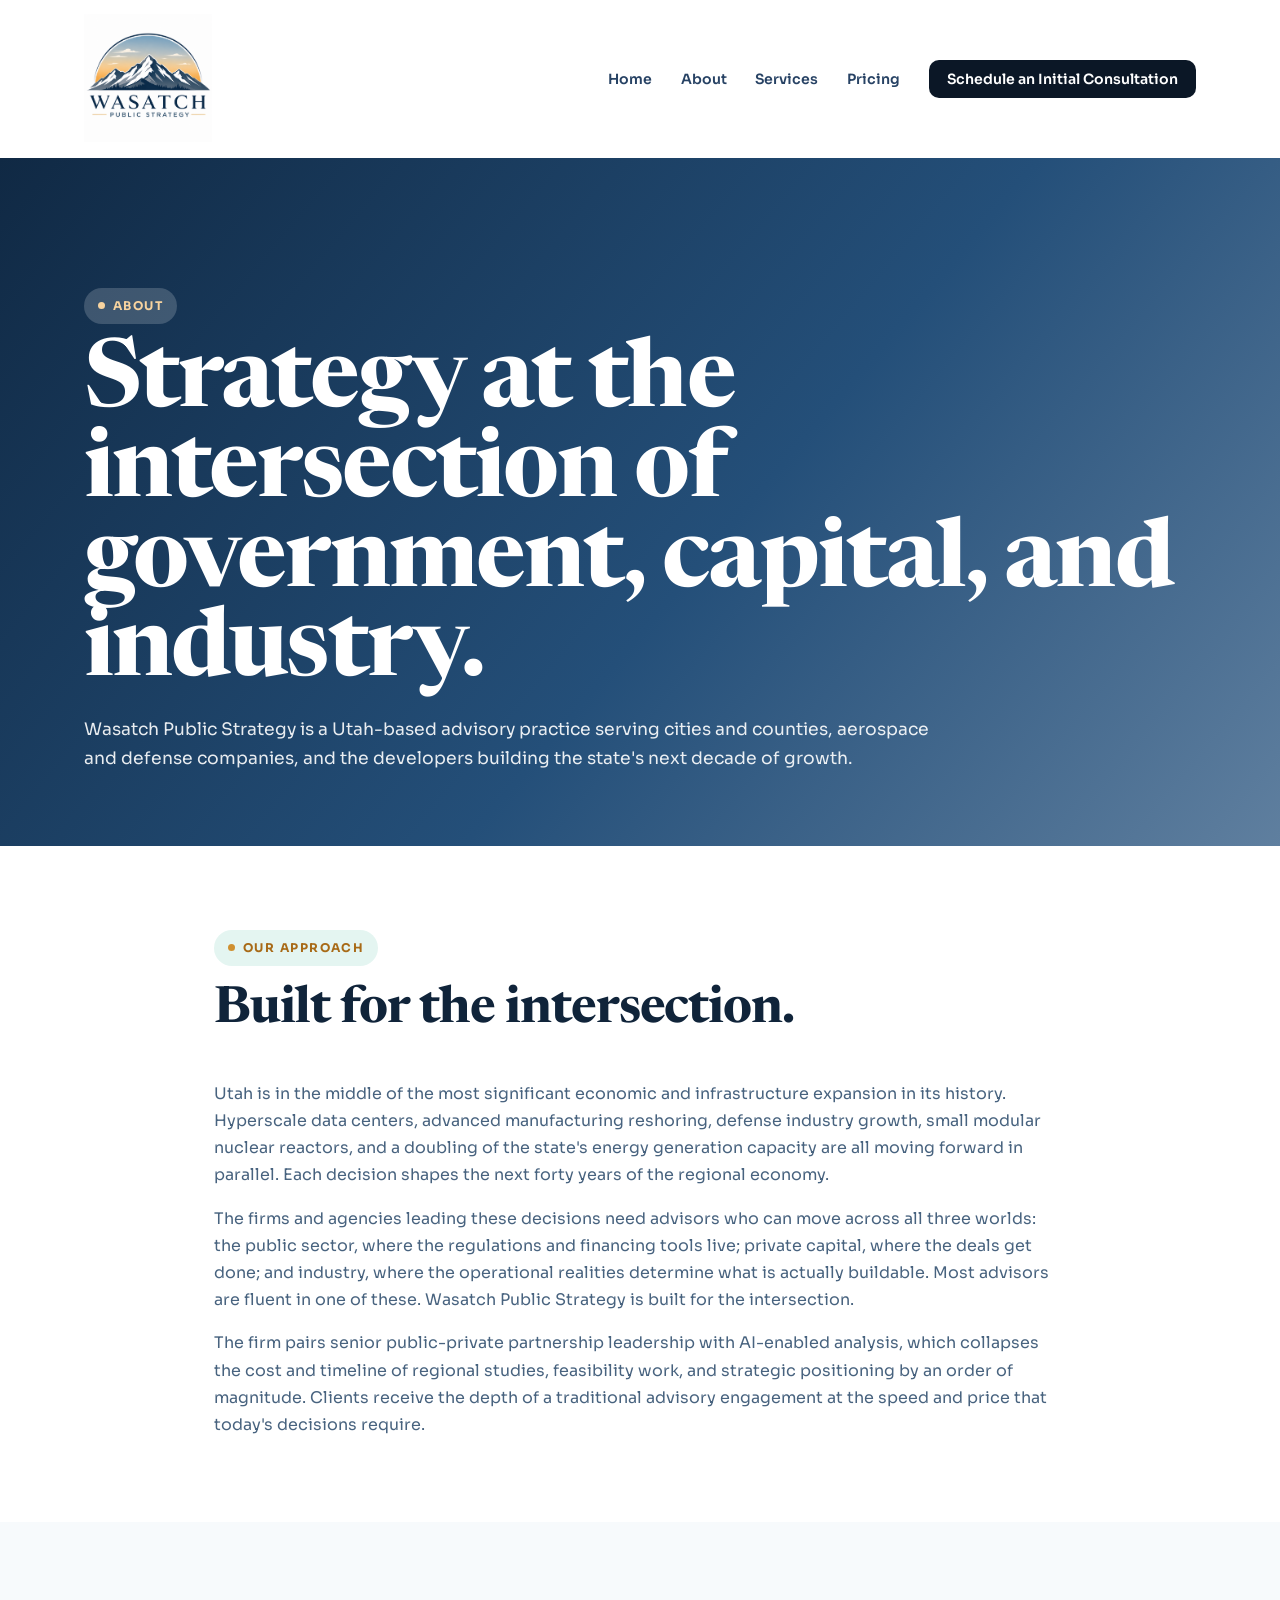
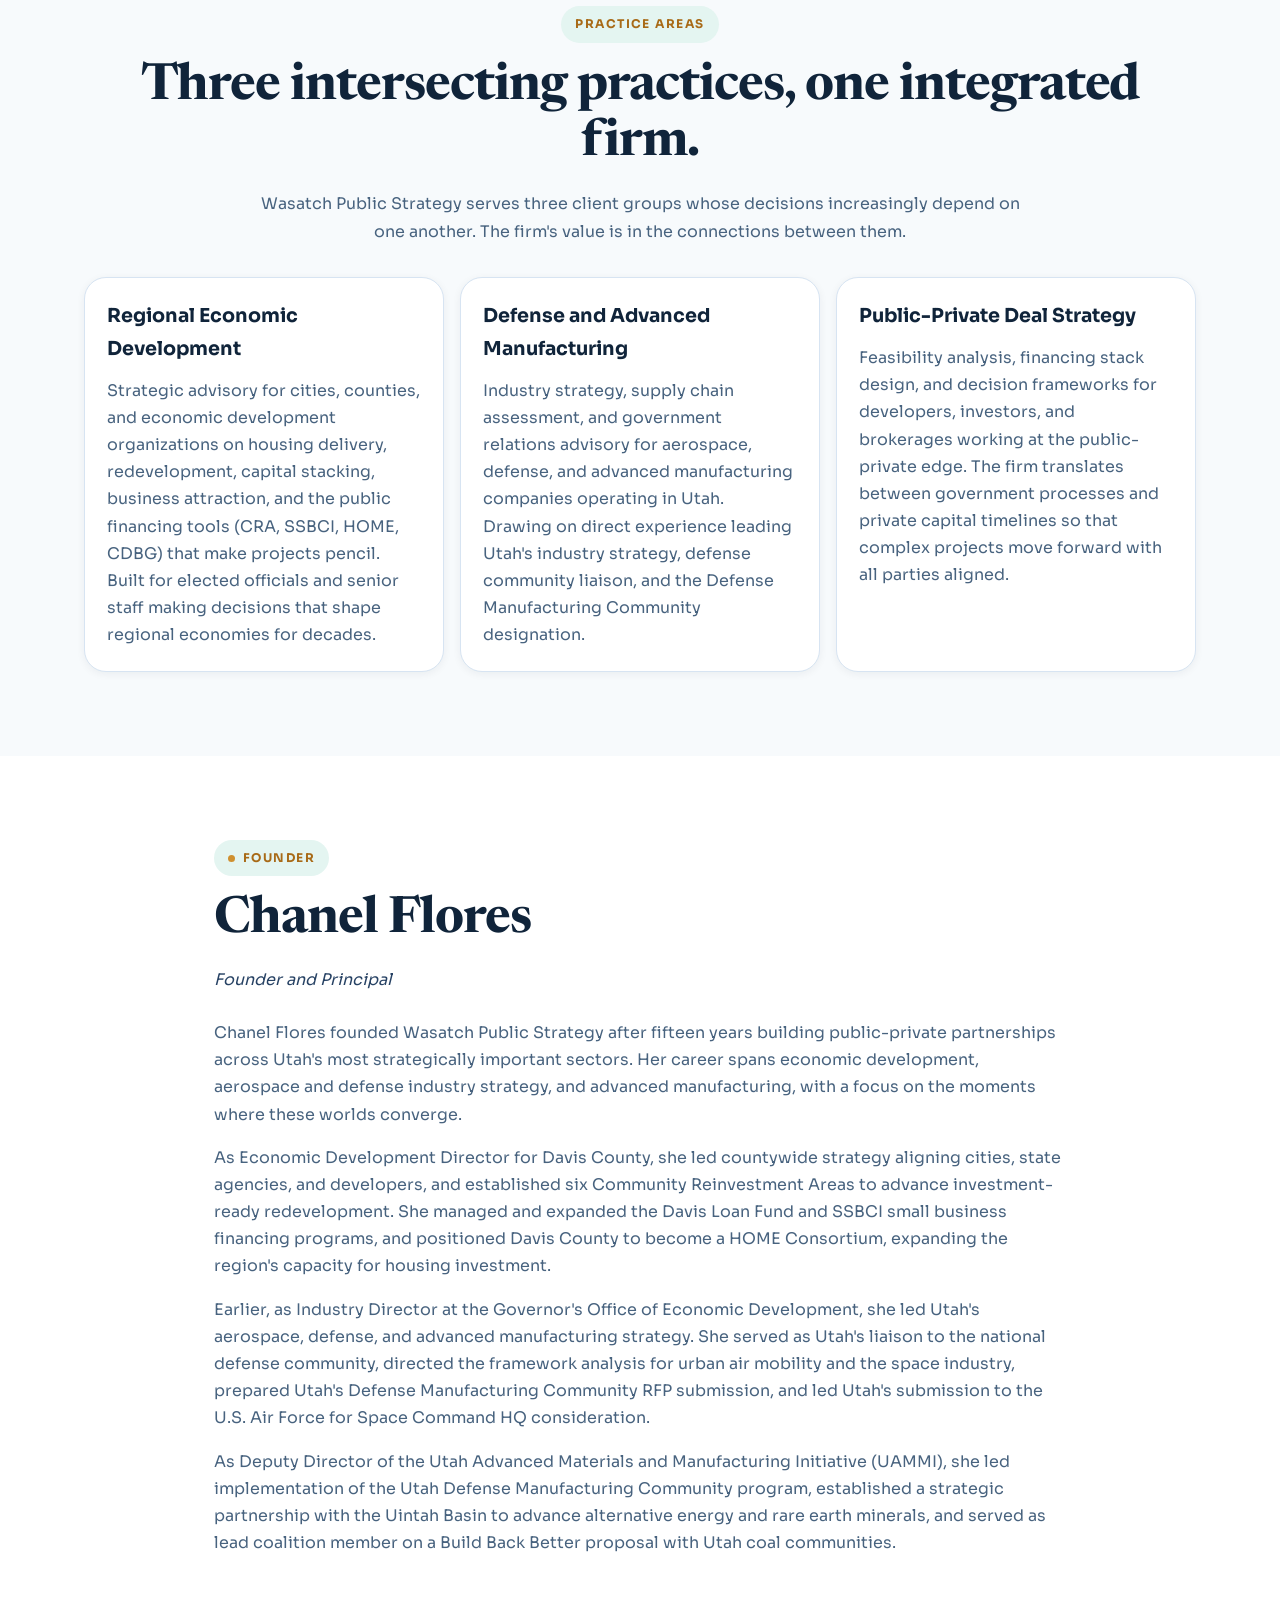
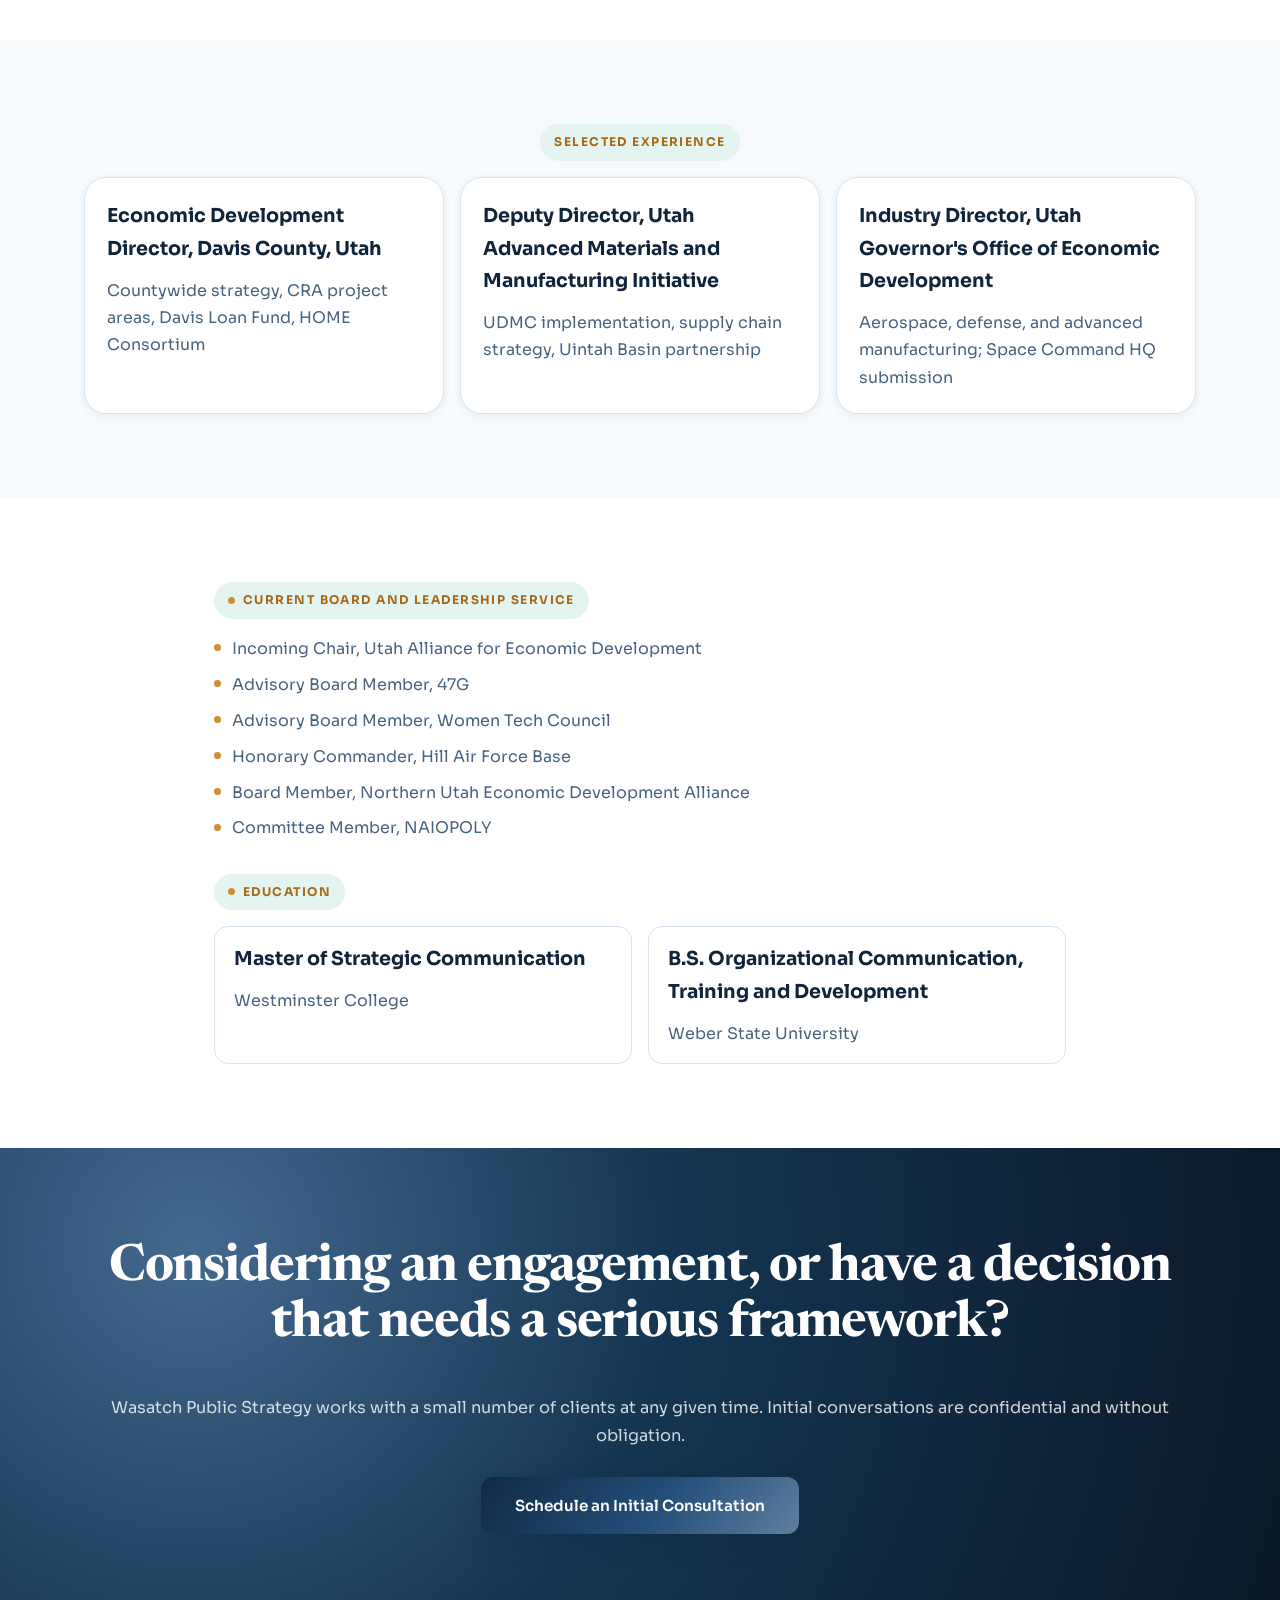
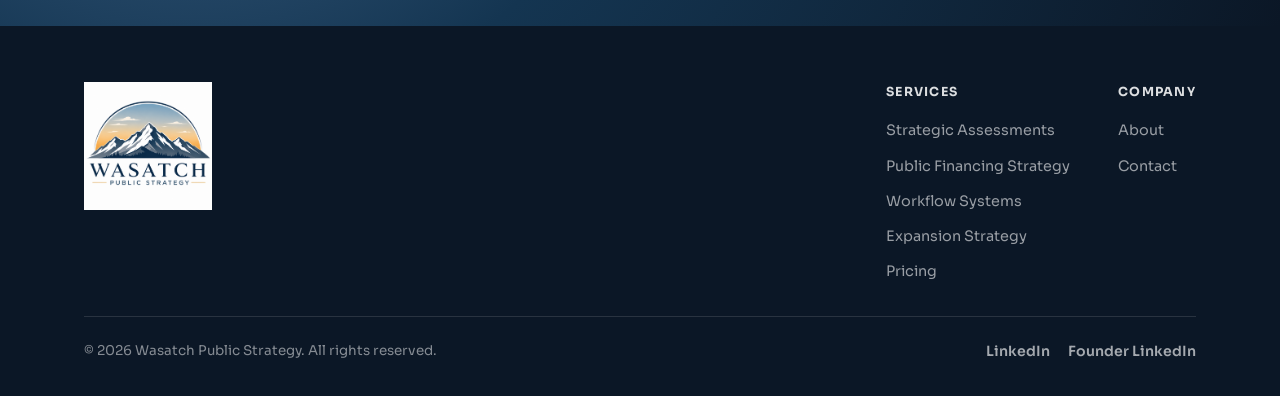
==== about.html @ 00a1004a "Add founder bio about page and homepage about update" ====
<!DOCTYPE html>
<html lang="en">
<head>
    <meta charset="UTF-8">
    <meta name="viewport" content="width=device-width, initial-scale=1.0">
    <meta name="description" content="About Wasatch Public Strategy and founder Chanel Flores.">
    <meta name="author" content="Wasatch Public Strategy">
    <meta property="og:title" content="About | Wasatch Public Strategy">
    <meta property="og:description" content="Strategy at the intersection of government, capital, and industry.">
    <meta property="og:type" content="website">
    <title>About | Wasatch Public Strategy</title>
    <link rel="preconnect" href="https://fonts.googleapis.com">
    <link rel="preconnect" href="https://fonts.gstatic.com" crossorigin>
    <link href="https://fonts.googleapis.com/css2?family=Newsreader:opsz,wght@6..72,500;6..72,700&family=Sora:wght@400;500;600;700;800&display=swap" rel="stylesheet">
    <link rel="icon" type="image/svg+xml" href="assets/img/wasatch-logo-mark.svg">
    <link rel="stylesheet" href="assets/css/style.css">
</head>
<body>
    <header class="header" id="header">
        <nav class="navbar">
            <div class="container">
                <div class="nav-wrapper">
                    <a href="index.html" class="logo">
                        <img src="assets/img/wasatch-logo-full.png" alt="Wasatch Public Strategy" class="logo-image-full">
                        <img src="assets/img/wasatch-logo-mark.svg" alt="Wasatch Public Strategy" class="logo-image-mark">
                        <span class="logo-text">wasatch</span>
                    </a>
                    <button class="mobile-menu-btn" id="mobileMenuBtn" aria-label="Toggle menu">
                        <span></span>
                        <span></span>
                        <span></span>
                    </button>
                    <ul class="nav-menu" id="navMenu">
                        <li><a href="index.html#home" class="nav-link">Home</a></li>
                        <li><a href="about.html" class="nav-link">About</a></li>
                        <li><a href="index.html#services" class="nav-link">Services</a></li>
                        <li><a href="index.html#pricing" class="nav-link">Pricing</a></li>
                        <li><a href="https://calendly.com/wasatchpublicstrategy" target="_blank" rel="noopener" class="nav-link nav-cta">Schedule an Initial Consultation</a></li>
                    </ul>
                </div>
            </div>
        </nav>
    </header>

    <section class="about-page-hero">
        <div class="container">
            <div class="section-label">About</div>
            <h1>Strategy at the intersection of government, capital, and industry.</h1>
            <p class="about-lede">Wasatch Public Strategy is a Utah-based advisory practice serving cities and counties, aerospace and defense companies, and the developers building the state's next decade of growth.</p>
        </div>
    </section>

    <section class="about-page-section">
        <div class="container narrow">
            <div class="section-label">Our Approach</div>
            <h2 class="left-aligned">Built for the intersection.</h2>
            <div class="about-prose">
                <p>Utah is in the middle of the most significant economic and infrastructure expansion in its history. Hyperscale data centers, advanced manufacturing reshoring, defense industry growth, small modular nuclear reactors, and a doubling of the state's energy generation capacity are all moving forward in parallel. Each decision shapes the next forty years of the regional economy.</p>
                <p>The firms and agencies leading these decisions need advisors who can move across all three worlds: the public sector, where the regulations and financing tools live; private capital, where the deals get done; and industry, where the operational realities determine what is actually buildable. Most advisors are fluent in one of these. Wasatch Public Strategy is built for the intersection.</p>
                <p>The firm pairs senior public-private partnership leadership with AI-enabled analysis, which collapses the cost and timeline of regional studies, feasibility work, and strategic positioning by an order of magnitude. Clients receive the depth of a traditional advisory engagement at the speed and price that today's decisions require.</p>
            </div>
        </div>
    </section>

    <section class="about-page-section about-page-alt">
        <div class="container">
            <div class="section-label centered">Practice Areas</div>
            <h2>Three intersecting practices, one integrated firm.</h2>
            <p class="section-intro">Wasatch Public Strategy serves three client groups whose decisions increasingly depend on one another. The firm's value is in the connections between them.</p>
            <div class="practice-grid">
                <article class="practice-card">
                    <h3>Regional Economic Development</h3>
                    <p>Strategic advisory for cities, counties, and economic development organizations on housing delivery, redevelopment, capital stacking, business attraction, and the public financing tools (CRA, SSBCI, HOME, CDBG) that make projects pencil. Built for elected officials and senior staff making decisions that shape regional economies for decades.</p>
                </article>
                <article class="practice-card">
                    <h3>Defense and Advanced Manufacturing</h3>
                    <p>Industry strategy, supply chain assessment, and government relations advisory for aerospace, defense, and advanced manufacturing companies operating in Utah. Drawing on direct experience leading Utah's industry strategy, defense community liaison, and the Defense Manufacturing Community designation.</p>
                </article>
                <article class="practice-card">
                    <h3>Public-Private Deal Strategy</h3>
                    <p>Feasibility analysis, financing stack design, and decision frameworks for developers, investors, and brokerages working at the public-private edge. The firm translates between government processes and private capital timelines so that complex projects move forward with all parties aligned.</p>
                </article>
            </div>
        </div>
    </section>

    <section class="about-page-section">
        <div class="container narrow">
            <div class="section-label">Founder</div>
            <h2 class="left-aligned">Chanel Flores</h2>
            <p class="founder-role">Founder and Principal</p>
            <div class="about-prose">
                <p>Chanel Flores founded Wasatch Public Strategy after fifteen years building public-private partnerships across Utah's most strategically important sectors. Her career spans economic development, aerospace and defense industry strategy, and advanced manufacturing, with a focus on the moments where these worlds converge.</p>
                <p>As Economic Development Director for Davis County, she led countywide strategy aligning cities, state agencies, and developers, and established six Community Reinvestment Areas to advance investment-ready redevelopment. She managed and expanded the Davis Loan Fund and SSBCI small business financing programs, and positioned Davis County to become a HOME Consortium, expanding the region's capacity for housing investment.</p>
                <p>Earlier, as Industry Director at the Governor's Office of Economic Development, she led Utah's aerospace, defense, and advanced manufacturing strategy. She served as Utah's liaison to the national defense community, directed the framework analysis for urban air mobility and the space industry, prepared Utah's Defense Manufacturing Community RFP submission, and led Utah's submission to the U.S. Air Force for Space Command HQ consideration.</p>
                <p>As Deputy Director of the Utah Advanced Materials and Manufacturing Initiative (UAMMI), she led implementation of the Utah Defense Manufacturing Community program, established a strategic partnership with the Uintah Basin to advance alternative energy and rare earth minerals, and served as lead coalition member on a Build Back Better proposal with Utah coal communities.</p>
            </div>
        </div>
    </section>

    <section class="about-page-section about-page-alt">
        <div class="container">
            <div class="section-label centered">Selected Experience</div>
            <div class="experience-grid">
                <article class="experience-card">
                    <h3>Economic Development Director, Davis County, Utah</h3>
                    <p>Countywide strategy, CRA project areas, Davis Loan Fund, HOME Consortium</p>
                </article>
                <article class="experience-card">
                    <h3>Deputy Director, Utah Advanced Materials and Manufacturing Initiative</h3>
                    <p>UDMC implementation, supply chain strategy, Uintah Basin partnership</p>
                </article>
                <article class="experience-card">
                    <h3>Industry Director, Utah Governor's Office of Economic Development</h3>
                    <p>Aerospace, defense, and advanced manufacturing; Space Command HQ submission</p>
                </article>
            </div>
        </div>
    </section>

    <section class="about-page-section">
        <div class="container narrow">
            <div class="section-label">Current Board and Leadership Service</div>
            <ul class="plain-list">
                <li>Incoming Chair, Utah Alliance for Economic Development</li>
                <li>Advisory Board Member, 47G</li>
                <li>Advisory Board Member, Women Tech Council</li>
                <li>Honorary Commander, Hill Air Force Base</li>
                <li>Board Member, Northern Utah Economic Development Alliance</li>
                <li>Committee Member, NAIOPOLY</li>
            </ul>

            <div class="section-label">Education</div>
            <div class="education-list">
                <article>
                    <h3>Master of Strategic Communication</h3>
                    <p>Westminster College</p>
                </article>
                <article>
                    <h3>B.S. Organizational Communication, Training and Development</h3>
                    <p>Weber State University</p>
                </article>
            </div>
        </div>
    </section>

    <section class="cta-banner">
        <div class="container">
            <div class="cta-content">
                <h2>Considering an engagement, or have a decision that needs a serious framework?</h2>
                <p>Wasatch Public Strategy works with a small number of clients at any given time. Initial conversations are confidential and without obligation.</p>
                <div class="cta-actions">
                    <a href="https://calendly.com/wasatchpublicstrategy" target="_blank" rel="noopener" class="btn btn-primary btn-lg">Schedule an Initial Consultation</a>
                </div>
            </div>
        </div>
    </section>

    <footer class="footer">
        <div class="container">
            <div class="footer-top">
                <div class="footer-brand">
                    <a href="index.html" class="logo">
                        <img src="assets/img/wasatch-logo-full.png" alt="Wasatch Public Strategy" class="logo-image-full">
                        <img src="assets/img/wasatch-logo-mark.svg" alt="Wasatch Public Strategy" class="logo-image-mark">
                        <span class="logo-text">wasatch</span>
                    </a>
                </div>
                <div class="footer-links">
                    <div class="footer-col">
                        <h5>Services</h5>
                        <ul>
                            <li><a href="index.html#services">Strategic Assessments</a></li>
                            <li><a href="index.html#services">Public Financing Strategy</a></li>
                            <li><a href="index.html#services">Workflow Systems</a></li>
                            <li><a href="index.html#services">Expansion Strategy</a></li>
                            <li><a href="index.html#pricing">Pricing</a></li>
                        </ul>
                    </div>
                    <div class="footer-col">
                        <h5>Company</h5>
                        <ul>
                            <li><a href="about.html">About</a></li>
                            <li><a href="index.html#contact">Contact</a></li>
                        </ul>
                    </div>
                </div>
            </div>
            <div class="footer-bottom">
                <p>&copy; 2026 Wasatch Public Strategy. All rights reserved.</p>
                <div class="social-links">
                    <a href="https://www.linkedin.com/company/112613349/" target="_blank" rel="noopener" class="social-link">LinkedIn</a>
                    <a href="https://www.linkedin.com/in/chanel-flores-47325490/" target="_blank" rel="noopener" class="social-link">Founder LinkedIn</a>
                </div>
            </div>
        </div>
    </footer>

    <script src="assets/js/main.js"></script>
</body>
</html>
---- assets/css/style.css ----
/* ===========================
   Wasatch Public Strategy - Design System
   =========================== */

:root {
    --ink-900: #0b1726;
    --ink-800: #15273d;
    --ink-700: #274264;
    --ink-500: #466d97;
    --sky-100: #edf4fb;
    --sky-50: #f7fafc;
    --pine-600: #a86a17;
    --pine-500: #cf9030;
    --sage-300: #e9d8b5;
    --sun-500: #e9b55d;
    --white: #ffffff;
    --text-main: #10243a;
    --text-soft: #48637f;
    --border: #d7e4f2;
    --radius: 14px;
    --radius-lg: 22px;
    --shadow-sm: 0 2px 8px rgba(16, 36, 58, 0.06);
    --shadow-md: 0 10px 28px rgba(16, 36, 58, 0.12);
    --shadow-lg: 0 20px 56px rgba(16, 36, 58, 0.16);
    --gradient-main: linear-gradient(130deg, #102944 0%, #244f79 56%, #5f7f9f 100%);
    --gradient-soft: linear-gradient(140deg, #eef4fb 0%, #f8f2e6 100%);
}

* { margin: 0; padding: 0; box-sizing: border-box; }

html { scroll-behavior: smooth; }

body {
    font-family: 'Sora', sans-serif;
    color: var(--text-main);
    background: var(--white);
    line-height: 1.7;
    overflow-x: hidden;
}

.container { max-width: 1160px; margin: 0 auto; padding: 0 24px; }

a { color: inherit; text-decoration: none; }
ul { list-style: none; }

h1, h2 {
    font-family: 'Newsreader', serif;
    letter-spacing: -0.02em;
}

h1 {
    font-size: clamp(2.8rem, 8vw, 5.9rem);
    line-height: 0.95;
    margin-bottom: 1.2rem;
}

h2 {
    font-size: clamp(2rem, 5vw, 3.2rem);
    line-height: 1.1;
    text-align: center;
    margin-bottom: 2.6rem;
}

h2.left-aligned { text-align: left; }

h3 { font-size: 1.2rem; margin-bottom: 0.7rem; }
h4 { font-size: 1rem; margin-bottom: 0.4rem; }

p { color: var(--text-soft); }

.gradient-text {
    background: linear-gradient(120deg, #9ab4cc 0%, #e9b55d 100%);
    -webkit-background-clip: text;
    -webkit-text-fill-color: transparent;
    background-clip: text;
}

.section-label {
    display: inline-flex;
    align-items: center;
    gap: 8px;
    text-transform: uppercase;
    letter-spacing: 0.12em;
    font-size: 0.75rem;
    font-weight: 700;
    color: var(--pine-600);
    padding: 8px 14px;
    border-radius: 999px;
    background: #e4f5f1;
    margin-bottom: 1rem;
}

.section-label::before {
    content: '';
    width: 7px;
    height: 7px;
    border-radius: 999px;
    background: var(--pine-500);
}

.section-label.centered {
    display: table;
    margin-left: auto;
    margin-right: auto;
}

.btn {
    display: inline-flex;
    align-items: center;
    justify-content: center;
    border: none;
    border-radius: 12px;
    padding: 13px 24px;
    font-family: inherit;
    font-size: 0.95rem;
    font-weight: 600;
    cursor: pointer;
    transition: transform 0.25s ease, box-shadow 0.25s ease, background-color 0.25s ease;
}

.btn:hover { transform: translateY(-2px); }

.btn-primary {
    background: var(--gradient-main);
    color: var(--white);
    box-shadow: 0 8px 24px rgba(16, 41, 68, 0.3);
}

.btn-ghost {
    background: rgba(255, 255, 255, 0.12);
    border: 1px solid rgba(255, 255, 255, 0.28);
    color: var(--white);
}

.btn-outline {
    background: transparent;
    color: var(--ink-800);
    border: 1.5px solid #c1d8ef;
}

.btn-outline:hover { background: #eef5fc; }

.btn-lg { padding: 16px 34px; }
.btn-full { width: 100%; }

.header {
    position: sticky;
    top: 0;
    z-index: 100;
    background: rgba(255, 255, 255, 0.82);
    backdrop-filter: blur(14px);
    -webkit-backdrop-filter: blur(14px);
    border-bottom: 1px solid transparent;
    transition: border-color 0.3s ease, box-shadow 0.3s ease;
}

.header.scrolled {
    border-bottom-color: #e2ebf5;
    box-shadow: var(--shadow-sm);
}

.navbar { padding: 0.9rem 0; }

.nav-wrapper {
    display: flex;
    align-items: center;
    justify-content: space-between;
}

.logo {
    display: flex;
    align-items: center;
    gap: 12px;
}

.logo-image-full {
    width: 128px;
    height: auto;
    display: block;
}

.logo-image-mark {
    width: 46px;
    height: 46px;
    display: none;
}

.logo-text {
    font-weight: 700;
    letter-spacing: -0.02em;
    color: var(--ink-900);
    font-size: 1.3rem;
    display: none;
}

.nav-menu {
    display: flex;
    align-items: center;
    gap: 1.8rem;
}

.nav-link {
    font-size: 0.88rem;
    color: var(--ink-700);
    font-weight: 600;
}

.nav-link:hover { color: var(--pine-600); }

.nav-link.nav-cta {
    padding: 10px 18px;
    border-radius: 10px;
    background: var(--ink-900);
    color: var(--white);
}

.mobile-menu-btn {
    display: none;
    flex-direction: column;
    gap: 5px;
    background: none;
    border: none;
}

.mobile-menu-btn span {
    width: 24px;
    height: 2px;
    background: var(--ink-900);
}

.hero {
    position: relative;
    min-height: 86vh;
    display: flex;
    align-items: center;
    justify-content: center;
    background: var(--gradient-main);
    color: var(--white);
    text-align: center;
    overflow: hidden;
    padding: 120px 24px 86px;
}

.hero-bg {
    position: absolute;
    inset: 0;
    pointer-events: none;
}

.hero-orb {
    position: absolute;
    border-radius: 999px;
    filter: blur(10px);
}

.orb-1 {
    width: 340px;
    height: 340px;
    background: rgba(233, 181, 93, 0.22);
    top: -80px;
    left: -70px;
}

.orb-2 {
    width: 260px;
    height: 260px;
    background: rgba(154, 180, 204, 0.24);
    right: 5%;
    top: 18%;
}

.orb-3 {
    width: 300px;
    height: 300px;
    background: rgba(255, 255, 255, 0.12);
    bottom: -120px;
    right: 32%;
}

.grid-overlay {
    position: absolute;
    inset: 0;
    background-image: linear-gradient(rgba(255,255,255,0.09) 1px, transparent 1px), linear-gradient(90deg, rgba(255,255,255,0.09) 1px, transparent 1px);
    background-size: 52px 52px;
    mask-image: radial-gradient(circle at center, black 20%, transparent 70%);
}

.hero-content {
    max-width: 900px;
    position: relative;
    z-index: 1;
}

.hero-badge {
    display: inline-block;
    font-size: 0.8rem;
    background: rgba(255, 255, 255, 0.14);
    border: 1px solid rgba(255, 255, 255, 0.24);
    padding: 8px 16px;
    border-radius: 999px;
    margin-bottom: 1rem;
}

.hero p {
    color: rgba(255, 255, 255, 0.82);
    max-width: 670px;
    margin: 0 auto;
    font-size: 1.08rem;
}

.hero-actions {
    margin-top: 2rem;
    display: flex;
    justify-content: center;
    gap: 1rem;
    flex-wrap: wrap;
}

.hero-scroll-indicator {
    position: absolute;
    left: 50%;
    bottom: 26px;
    transform: translateX(-50%);
    color: rgba(255, 255, 255, 0.8);
    font-size: 0.8rem;
}

.scroll-line {
    width: 1px;
    height: 34px;
    background: rgba(255, 255, 255, 0.5);
    margin: 8px auto 0;
}

.stats-bar {
    padding: 24px;
    margin-top: -48px;
    position: relative;
    z-index: 2;
}

.stats-grid {
    background: var(--white);
    border: 1px solid var(--border);
    border-radius: 18px;
    box-shadow: var(--shadow-md);
    display: flex;
    align-items: center;
    justify-content: space-between;
    gap: 1rem;
    padding: 1.3rem 1.2rem;
}

.stat-item {
    flex: 1;
    text-align: center;
}

.stat-item h3 {
    color: var(--ink-900);
    font-size: 1.5rem;
    margin-bottom: 0.2rem;
}

.stat-item p { font-size: 0.84rem; }

.stat-divider {
    width: 1px;
    height: 46px;
    background: #e3ecf6;
}

.about,
.services,
.pricing,
.contact { padding: 92px 24px; }

.about { background: var(--white); }
.services,
.pricing { background: var(--sky-50); }

.about-layout {
    display: grid;
    grid-template-columns: 1.05fr 0.95fr;
    gap: 3rem;
    align-items: center;
}

.about-values { margin-top: 1.3rem; display: grid; gap: 0.8rem; }

.about-values li {
    display: flex;
    align-items: flex-start;
    gap: 0.7rem;
    color: var(--text-soft);
}

.check-icon {
    width: 24px;
    height: 24px;
    border-radius: 999px;
    background: #dff3ed;
    color: var(--pine-600);
    display: inline-flex;
    align-items: center;
    justify-content: center;
    font-weight: 700;
    flex-shrink: 0;
}

.about-visual {
    display: grid;
    gap: 1rem;
}

.founder-spotlight { padding: 1.4rem; }
.founder-spotlight .section-label { margin-bottom: 0.8rem; }

.visual-card {
    background: var(--white);
    border: 1px solid var(--border);
    border-radius: var(--radius);
    box-shadow: var(--shadow-sm);
    padding: 1.1rem 1.2rem;
}

.vc-icon { font-size: 1.2rem; margin-bottom: 0.4rem; }

.services-grid {
    display: grid;
    grid-template-columns: repeat(3, minmax(0, 1fr));
    gap: 1rem;
}

.who-serve {
    padding: 92px 24px;
    background: var(--white);
}

.who-serve-grid {
    display: grid;
    grid-template-columns: repeat(2, minmax(0, 1fr));
    gap: 1rem;
}

.who-card {
    background: var(--sky-50);
    border: 1px solid var(--border);
    border-radius: var(--radius-lg);
    padding: 1.6rem;
    box-shadow: var(--shadow-sm);
}

.who-card h3 {
    color: var(--ink-900);
    margin-bottom: 0.6rem;
}

.who-card p {
    font-size: 0.92rem;
    margin-bottom: 0.9rem;
}

.who-list {
    display: grid;
    gap: 0.55rem;
}

.who-list li {
    font-size: 0.9rem;
    color: var(--text-soft);
    padding-left: 1.1rem;
    position: relative;
}

.who-list li::before {
    content: '';
    width: 7px;
    height: 7px;
    border-radius: 999px;
    background: var(--sun-500);
    position: absolute;
    left: 0;
    top: 0.55rem;
}

.about-page-hero {
    padding: 130px 24px 72px;
    background: var(--gradient-main);
    color: var(--white);
}

.about-page-hero h1 { margin-bottom: 1rem; }

.about-page-hero .section-label {
    background: rgba(255,255,255,0.18);
    color: #f7d39f;
}

.about-page-hero .section-label::before { background: #f7d39f; }

.about-lede {
    color: rgba(255,255,255,0.9);
    font-size: 1.08rem;
    max-width: 880px;
}

.about-page-section { padding: 84px 24px; }
.about-page-alt { background: var(--sky-50); }

.container.narrow { max-width: 900px; }

.about-prose {
    display: grid;
    gap: 1rem;
}

.section-intro {
    text-align: center;
    margin: -1.4rem auto 2rem;
    max-width: 780px;
}

.practice-grid,
.experience-grid {
    display: grid;
    grid-template-columns: repeat(3, minmax(0, 1fr));
    gap: 1rem;
}

.practice-card,
.experience-card {
    background: var(--white);
    border: 1px solid var(--border);
    border-radius: var(--radius-lg);
    box-shadow: var(--shadow-sm);
    padding: 1.4rem;
}

.founder-role {
    margin: -1.5rem 0 1.6rem;
    font-style: italic;
    color: var(--ink-700);
}

.plain-list {
    display: grid;
    gap: 0.55rem;
    margin-bottom: 2rem;
}

.plain-list li {
    color: var(--text-soft);
    padding-left: 1.1rem;
    position: relative;
}

.plain-list li::before {
    content: '';
    width: 7px;
    height: 7px;
    border-radius: 999px;
    background: var(--pine-500);
    position: absolute;
    left: 0;
    top: 0.62rem;
}

.education-list {
    display: grid;
    gap: 1rem;
    grid-template-columns: repeat(2, minmax(0, 1fr));
}

.education-list article {
    background: var(--white);
    border: 1px solid var(--border);
    border-radius: var(--radius);
    padding: 1rem 1.2rem;
}

.education-list p { margin-top: 0.25rem; }

.service-card {
    background: var(--white);
    border: 1px solid var(--border);
    border-radius: var(--radius-lg);
    padding: 1.5rem;
    box-shadow: var(--shadow-sm);
    position: relative;
}

.service-number {
    font-size: 0.76rem;
    color: var(--pine-600);
    font-weight: 700;
    margin-bottom: 0.9rem;
    letter-spacing: 0.08em;
}

.service-icon {
    width: 46px;
    height: 46px;
    border-radius: 12px;
    background: var(--gradient-soft);
    display: flex;
    align-items: center;
    justify-content: center;
    color: var(--ink-800);
    margin-bottom: 1rem;
}

.service-icon svg { width: 22px; height: 22px; }

.service-card p { font-size: 0.9rem; margin-bottom: 1rem; }

.service-link {
    font-weight: 700;
    font-size: 0.85rem;
    color: var(--ink-700);
}

.service-link:hover { color: var(--pine-600); }

.pricing-grid {
    display: grid;
    grid-template-columns: repeat(3, minmax(0, 1fr));
    gap: 1rem;
    align-items: stretch;
}

.pricing-card {
    background: var(--white);
    border: 1px solid var(--border);
    border-radius: var(--radius-lg);
    padding: 2rem 1.5rem;
    box-shadow: var(--shadow-sm);
    display: flex;
    flex-direction: column;
    gap: 0.9rem;
    position: relative;
}

.pricing-tier {
    font-size: 0.73rem;
    letter-spacing: 0.08em;
    text-transform: uppercase;
    font-weight: 700;
    color: var(--pine-600);
}

.pricing-price {
    font-size: 2.5rem;
    line-height: 1;
    color: var(--ink-900);
    font-weight: 800;
}

.price-suffix { font-size: 1rem; color: var(--text-soft); }

.pricing-desc { font-size: 0.9rem; }

.pricing-features { display: grid; gap: 0.2rem; margin: 0.6rem 0; }

.pricing-features li {
    border-bottom: 1px solid #e7eef6;
    padding: 0.55rem 0;
    font-size: 0.9rem;
    color: var(--text-soft);
}

.pricing-features li::before {
    content: '✓ ';
    color: var(--pine-600);
    font-weight: 700;
}

.pricing-featured {
    background: var(--gradient-main);
    color: var(--white);
    transform: translateY(-10px);
    box-shadow: var(--shadow-lg);
}

.pricing-featured .pricing-tier,
.pricing-featured .pricing-price,
.pricing-featured h3 { color: var(--white); }

.pricing-featured .price-suffix,
.pricing-featured .pricing-desc,
.pricing-featured .pricing-features li { color: rgba(255,255,255,0.84); }

.pricing-featured .pricing-features li {
    border-bottom-color: rgba(255,255,255,0.2);
}

.pricing-featured .pricing-features li::before { color: #f9d7a8; }

.pricing-badge {
    position: absolute;
    top: -12px;
    left: 50%;
    transform: translateX(-50%);
    padding: 6px 14px;
    border-radius: 999px;
    background: #f2cc8f;
    color: #1f374f;
    font-size: 0.72rem;
    font-weight: 700;
    text-transform: uppercase;
    letter-spacing: 0.07em;
}

.cta-banner {
    padding: 92px 24px;
    background: radial-gradient(circle at 15% 20%, #44698f 0%, #143551 42%, #0b1726 100%);
    color: var(--white);
    text-align: center;
}

.cta-content p {
    color: rgba(255, 255, 255, 0.8);
    margin-bottom: 1.7rem;
    font-size: 1.02rem;
}

.cta-actions {
    display: flex;
    justify-content: center;
    gap: 0.8rem;
    flex-wrap: wrap;
}

.contact-wrapper {
    display: grid;
    grid-template-columns: 0.9fr 1.1fr;
    gap: 2.5rem;
    align-items: start;
}

.contact-info {
    background: var(--gradient-soft);
    border: 1px solid #d8e8f5;
    border-radius: var(--radius-lg);
    padding: 1.4rem;
    display: grid;
    gap: 1rem;
}

.info-item {
    display: flex;
    align-items: flex-start;
    gap: 0.8rem;
}

.info-icon { font-size: 1.2rem; margin-top: 2px; }

.info-item p,
.info-item a {
    font-size: 0.92rem;
    color: var(--text-soft);
}

.info-item a:hover { color: var(--pine-600); }

.contact-form {
    background: var(--white);
    border: 1px solid var(--border);
    border-radius: var(--radius-lg);
    box-shadow: var(--shadow-sm);
    padding: 1.5rem;
    display: grid;
    gap: 1rem;
}

.form-row {
    display: grid;
    grid-template-columns: 1fr 1fr;
    gap: 0.8rem;
}

.form-group { display: grid; gap: 0.35rem; }

.form-group label {
    font-size: 0.84rem;
    font-weight: 700;
    color: var(--ink-700);
}

.form-group input,
.form-group textarea,
.form-group select {
    border: 1px solid #cfe0f0;
    border-radius: 10px;
    padding: 12px 14px;
    font-family: inherit;
    color: var(--text-main);
    font-size: 0.93rem;
    background: var(--white);
}

.form-group select {
    appearance: none;
    background-image: linear-gradient(45deg, transparent 50%, #4a6787 50%), linear-gradient(135deg, #4a6787 50%, transparent 50%);
    background-position: calc(100% - 20px) calc(50% - 3px), calc(100% - 14px) calc(50% - 3px);
    background-size: 6px 6px, 6px 6px;
    background-repeat: no-repeat;
}

.form-group input:focus,
.form-group textarea:focus,
.form-group select:focus {
    outline: none;
    border-color: #7fa9cf;
    box-shadow: 0 0 0 4px rgba(70,109,151,0.14);
}

.form-group textarea { resize: vertical; min-height: 130px; }

.form-status { font-size: 0.92rem; min-height: 1.2rem; }

.footer {
    background: var(--ink-900);
    color: var(--white);
    padding: 3.5rem 0 2rem;
}

.footer-top {
    display: flex;
    justify-content: space-between;
    gap: 2rem;
    padding-bottom: 2rem;
    border-bottom: 1px solid rgba(255,255,255,0.12);
}

.footer-brand { max-width: 360px; }
.footer-brand .logo { margin-bottom: 0.8rem; }
.footer-brand .logo-text { color: var(--white); }
.footer-brand p { color: rgba(255,255,255,0.64); font-size: 0.88rem; }

.footer-links { display: flex; gap: 3rem; }
.footer-col h5 {
    color: rgba(255,255,255,0.86);
    font-size: 0.78rem;
    letter-spacing: 0.1em;
    text-transform: uppercase;
    margin-bottom: 0.8rem;
}

.footer-col ul { display: grid; gap: 0.5rem; }
.footer-col a {
    color: rgba(255,255,255,0.58);
    font-size: 0.9rem;
}

.footer-col a:hover,
.social-link:hover { color: #f7bc7c; }

.footer-bottom {
    margin-top: 1.4rem;
    display: flex;
    justify-content: space-between;
    align-items: center;
    gap: 1rem;
    flex-wrap: wrap;
}

.footer-bottom p { color: rgba(255,255,255,0.5); font-size: 0.84rem; }

.social-links { display: flex; gap: 1.1rem; flex-wrap: wrap; }
.social-link { color: rgba(255,255,255,0.63); font-size: 0.88rem; font-weight: 600; }

@media (max-width: 1080px) {
    .services-grid,
    .pricing-grid,
    .practice-grid,
    .experience-grid { grid-template-columns: repeat(2, minmax(0, 1fr)); }

    .pricing-featured { transform: none; }
}

@media (max-width: 820px) {
    .nav-menu {
        display: none;
        position: absolute;
        top: 68px;
        left: 0;
        right: 0;
        background: #fff;
        border-top: 1px solid #e3edf7;
        flex-direction: column;
        align-items: flex-start;
        gap: 0;
        box-shadow: var(--shadow-lg);
        z-index: 101;
    }

    .nav-menu.active { display: flex; }

    .nav-menu li {
        width: 100%;
        padding: 0.95rem 1.2rem;
        border-bottom: 1px solid #ecf2f8;
    }

    .mobile-menu-btn { display: inline-flex; }

    .nav-link.nav-cta {
        background: none;
        color: var(--ink-900);
        padding: 0;
    }

    .about-layout,
    .contact-wrapper { grid-template-columns: 1fr; }

    .footer-top {
        flex-direction: column;
        gap: 1.6rem;
    }

    .footer-links { gap: 1.4rem; }
}

@media (max-width: 640px) {
    .container { padding: 0 16px; }

    .logo { gap: 0; }
    .logo-image-full {
        display: block;
        width: 56px;
        height: 56px;
        object-fit: cover;
        object-position: center 18%;
    }
    .logo-image-mark,
    .logo-text { display: none; }

    .hero {
        padding: 96px 16px 70px;
        min-height: auto;
    }

    .stats-grid {
        flex-wrap: wrap;
        justify-content: center;
    }

    .stat-divider { display: none; }

    .stat-item { flex: 1 1 42%; min-width: 120px; }

    .services-grid,
    .pricing-grid,
    .who-serve-grid,
    .practice-grid,
    .experience-grid,
    .education-list { grid-template-columns: 1fr; }

    .form-row { grid-template-columns: 1fr; }

    .cta-actions,
    .hero-actions { flex-direction: column; }

    .btn,
    .btn-lg { width: 100%; }
}
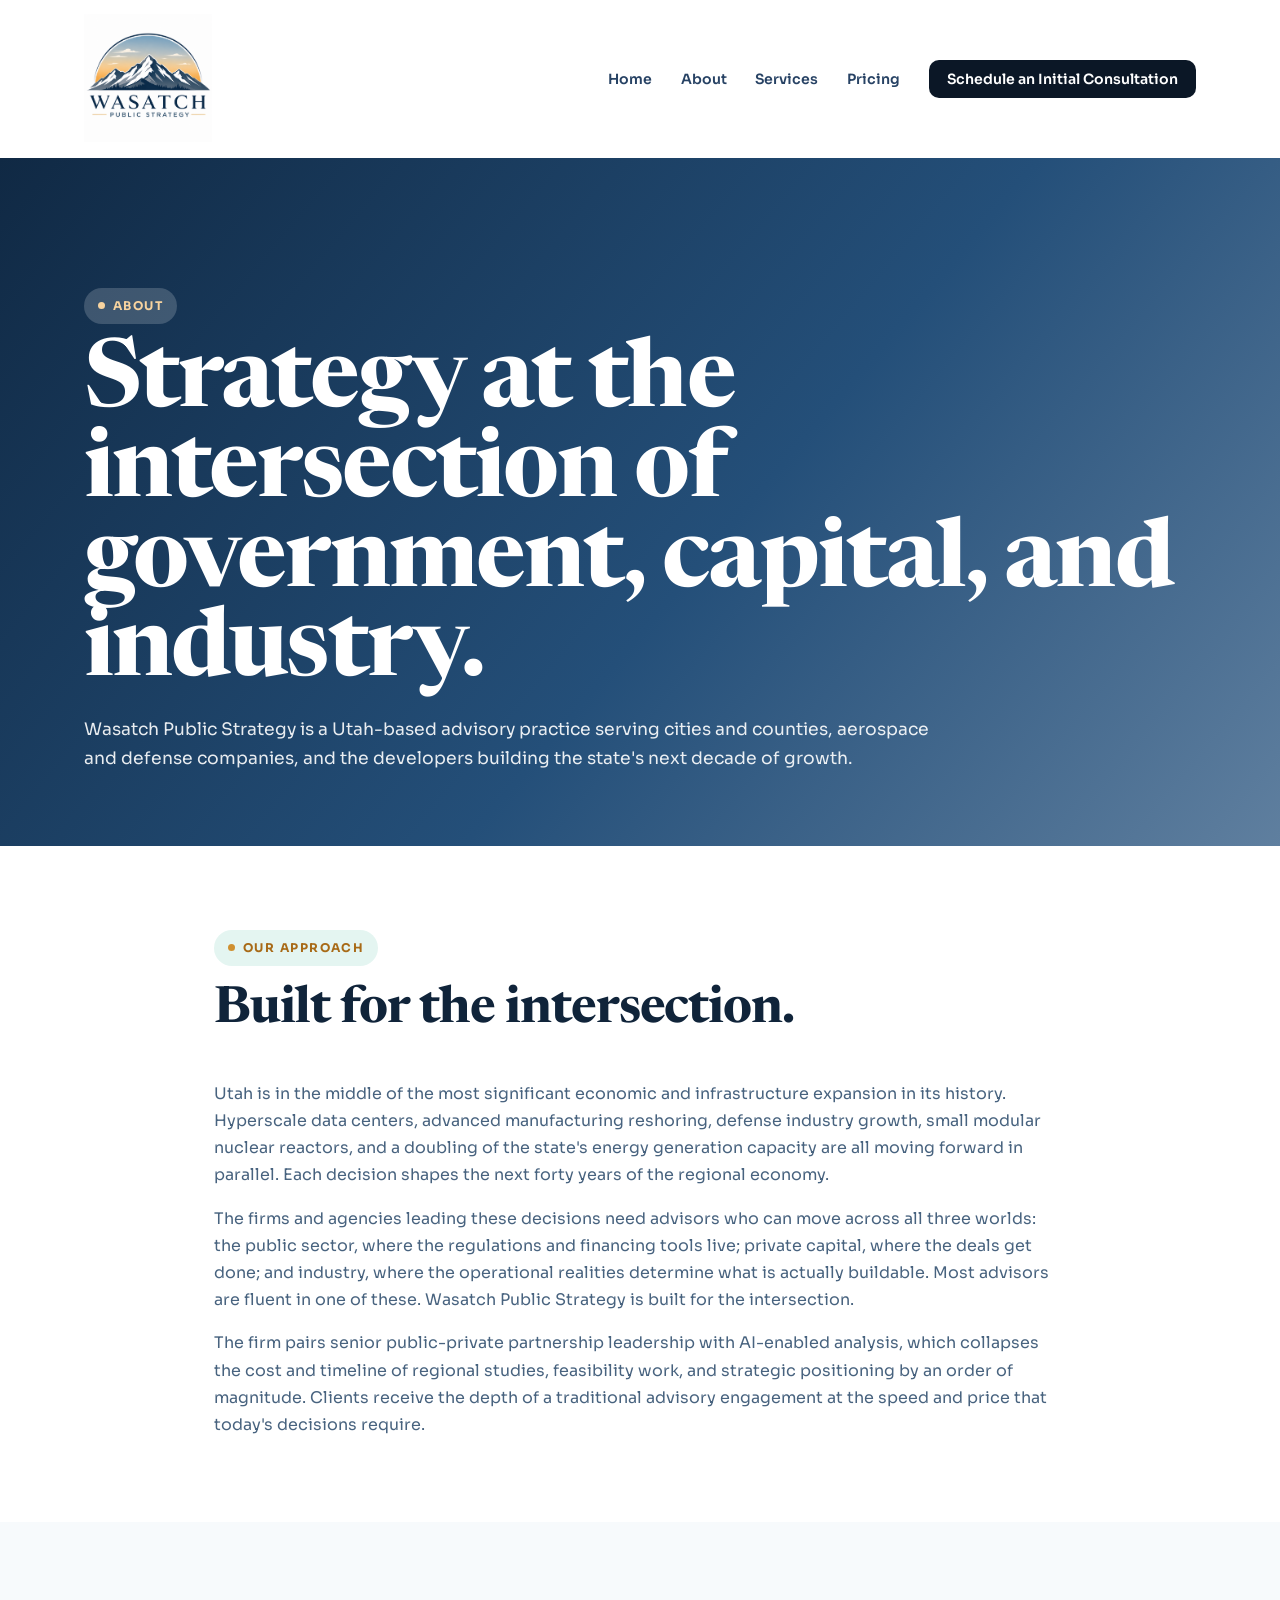
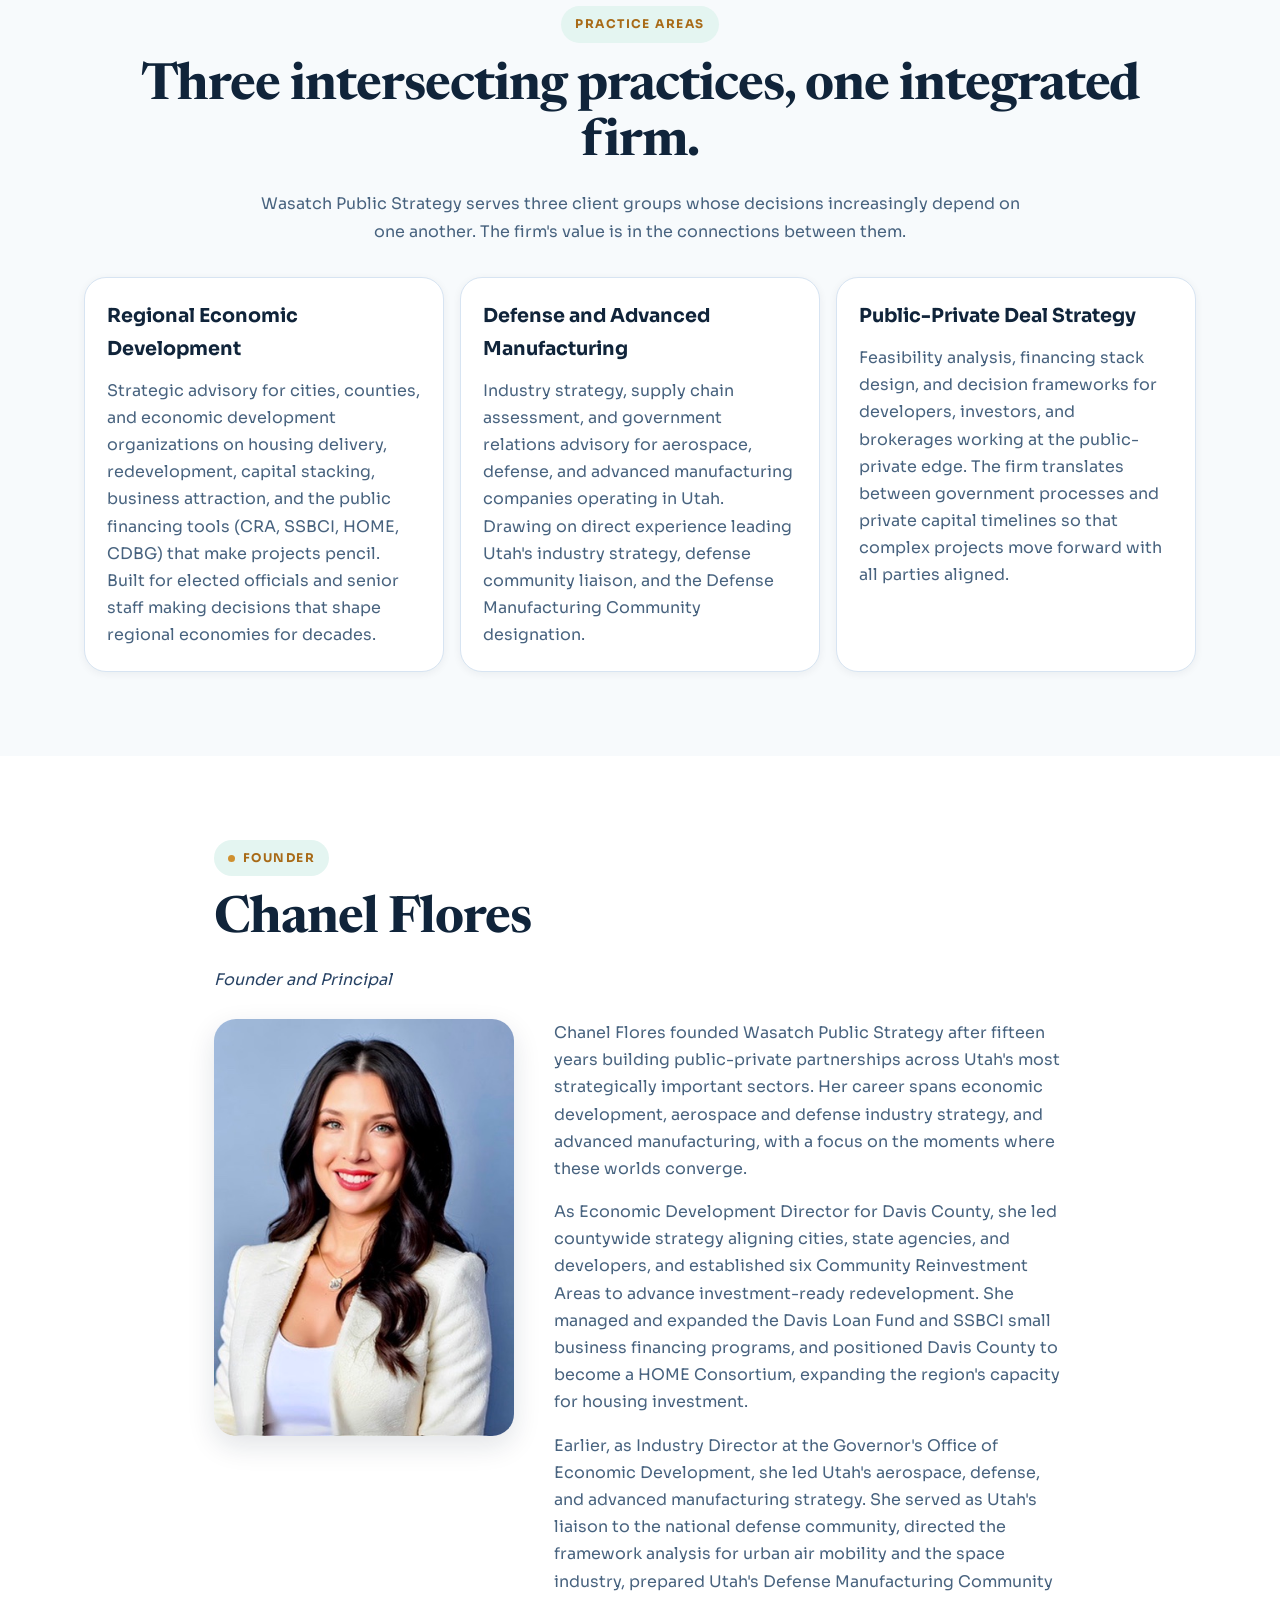
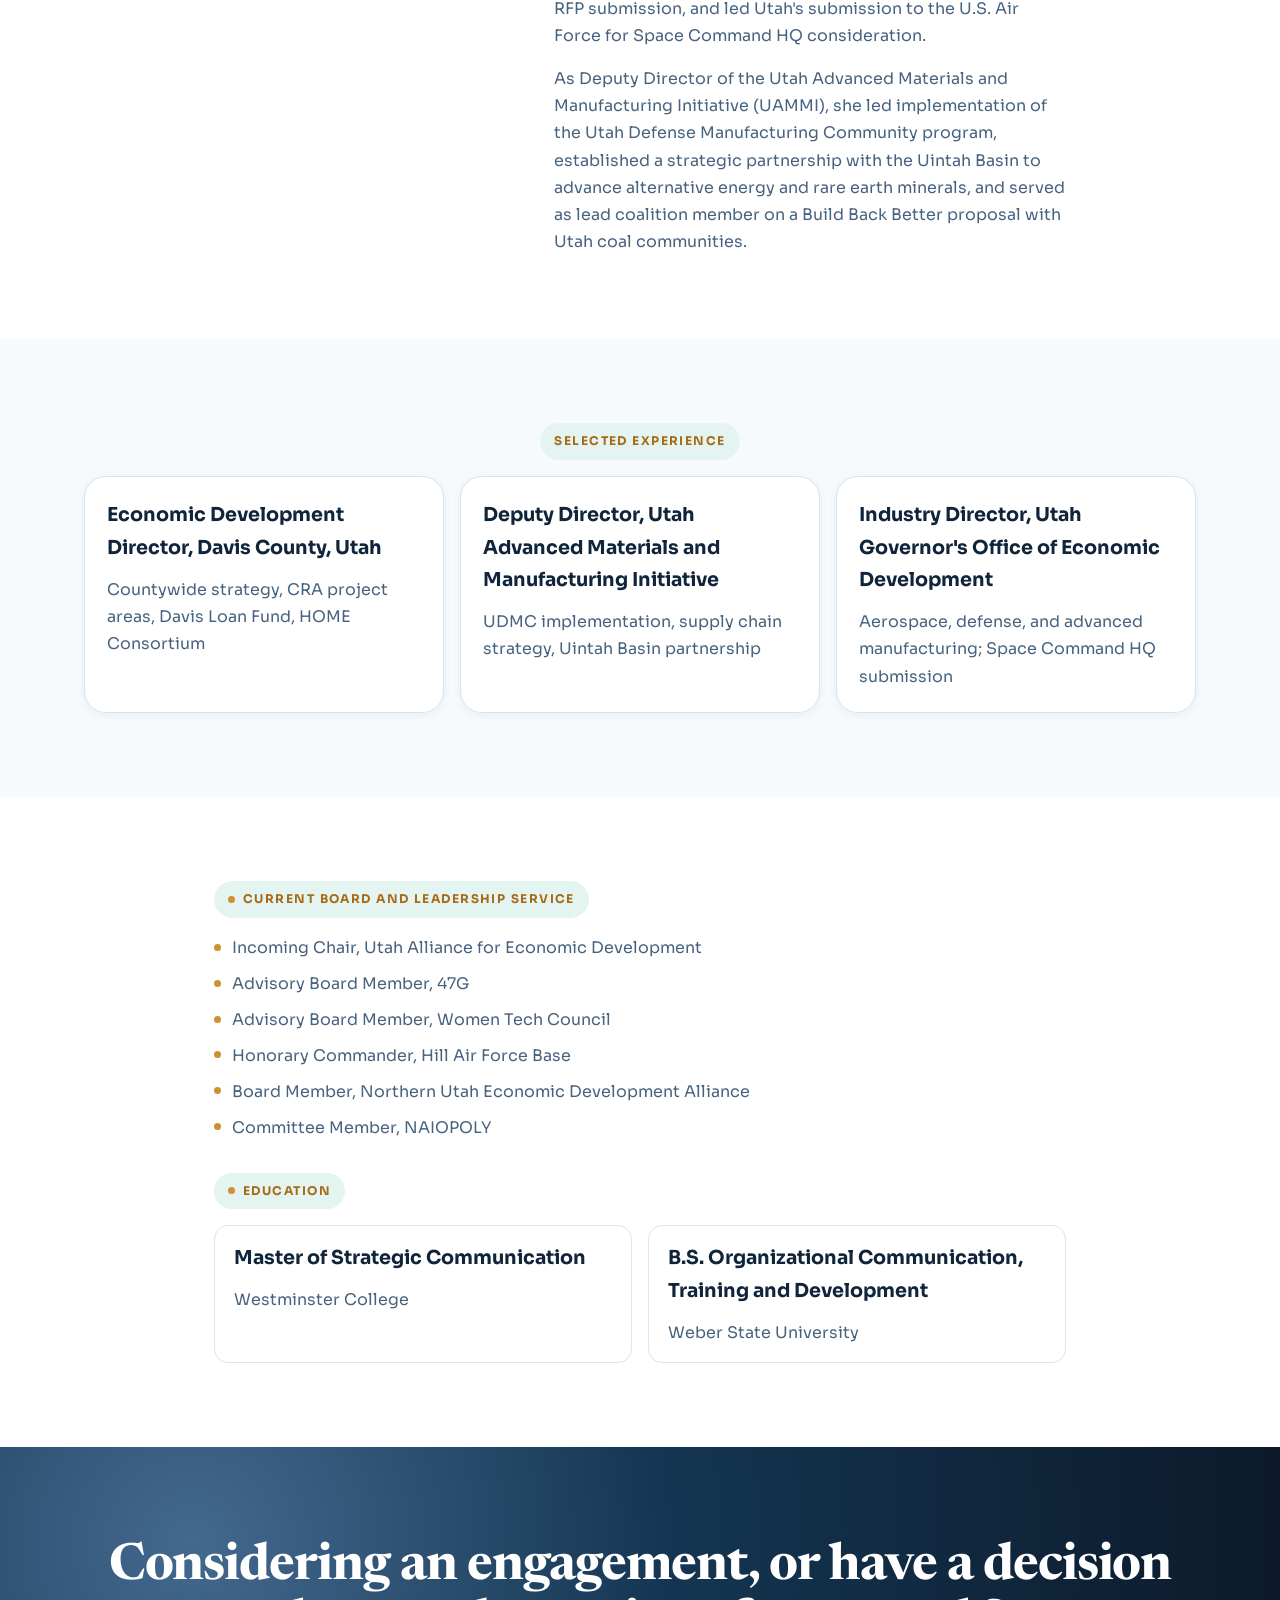
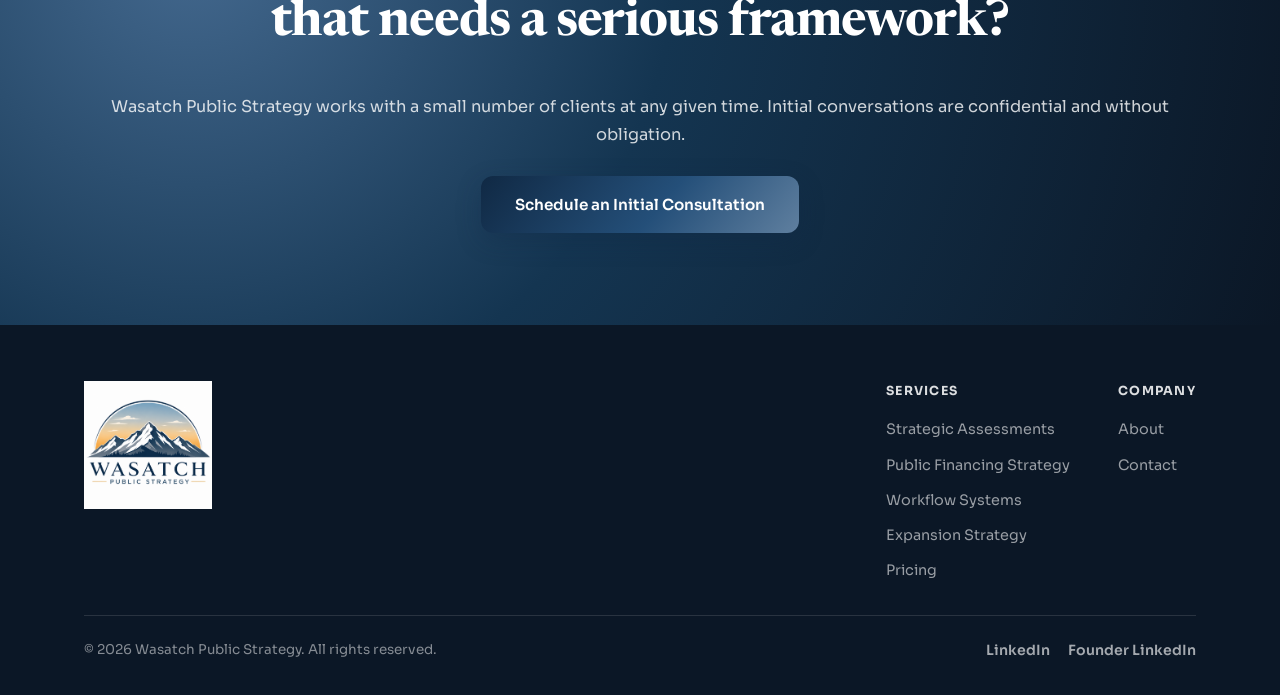
==== commit 68ec19cf: "Add founder headshot to About page" ====
--- a/about.html
+++ b/about.html
@@ -89,11 +89,16 @@
             <div class="section-label">Founder</div>
             <h2 class="left-aligned">Chanel Flores</h2>
             <p class="founder-role">Founder and Principal</p>
-            <div class="about-prose">
-                <p>Chanel Flores founded Wasatch Public Strategy after fifteen years building public-private partnerships across Utah's most strategically important sectors. Her career spans economic development, aerospace and defense industry strategy, and advanced manufacturing, with a focus on the moments where these worlds converge.</p>
-                <p>As Economic Development Director for Davis County, she led countywide strategy aligning cities, state agencies, and developers, and established six Community Reinvestment Areas to advance investment-ready redevelopment. She managed and expanded the Davis Loan Fund and SSBCI small business financing programs, and positioned Davis County to become a HOME Consortium, expanding the region's capacity for housing investment.</p>
-                <p>Earlier, as Industry Director at the Governor's Office of Economic Development, she led Utah's aerospace, defense, and advanced manufacturing strategy. She served as Utah's liaison to the national defense community, directed the framework analysis for urban air mobility and the space industry, prepared Utah's Defense Manufacturing Community RFP submission, and led Utah's submission to the U.S. Air Force for Space Command HQ consideration.</p>
-                <p>As Deputy Director of the Utah Advanced Materials and Manufacturing Initiative (UAMMI), she led implementation of the Utah Defense Manufacturing Community program, established a strategic partnership with the Uintah Basin to advance alternative energy and rare earth minerals, and served as lead coalition member on a Build Back Better proposal with Utah coal communities.</p>
+            <div class="founder-layout">
+                <div class="founder-photo">
+                    <img src="assets/img/chanel-flores-headshot.jpg" alt="Chanel Flores, Founder and Principal, Wasatch Public Strategy">
+                </div>
+                <div class="about-prose">
+                    <p>Chanel Flores founded Wasatch Public Strategy after fifteen years building public-private partnerships across Utah's most strategically important sectors. Her career spans economic development, aerospace and defense industry strategy, and advanced manufacturing, with a focus on the moments where these worlds converge.</p>
+                    <p>As Economic Development Director for Davis County, she led countywide strategy aligning cities, state agencies, and developers, and established six Community Reinvestment Areas to advance investment-ready redevelopment. She managed and expanded the Davis Loan Fund and SSBCI small business financing programs, and positioned Davis County to become a HOME Consortium, expanding the region's capacity for housing investment.</p>
+                    <p>Earlier, as Industry Director at the Governor's Office of Economic Development, she led Utah's aerospace, defense, and advanced manufacturing strategy. She served as Utah's liaison to the national defense community, directed the framework analysis for urban air mobility and the space industry, prepared Utah's Defense Manufacturing Community RFP submission, and led Utah's submission to the U.S. Air Force for Space Command HQ consideration.</p>
+                    <p>As Deputy Director of the Utah Advanced Materials and Manufacturing Initiative (UAMMI), she led implementation of the Utah Defense Manufacturing Community program, established a strategic partnership with the Uintah Basin to advance alternative energy and rare earth minerals, and served as lead coalition member on a Build Back Better proposal with Utah coal communities.</p>
+                </div>
             </div>
         </div>
     </section>
--- a/assets/css/style.css
+++ b/assets/css/style.css
@@ -537,6 +537,31 @@
     padding: 1.4rem;
 }
 
+.founder-layout {
+    display: grid;
+    grid-template-columns: 300px 1fr;
+    gap: 2.5rem;
+    align-items: start;
+    margin-top: 1.5rem;
+}
+
+.founder-photo img {
+    width: 100%;
+    border-radius: var(--radius-lg);
+    box-shadow: var(--shadow-md);
+    display: block;
+}
+
+@media (max-width: 700px) {
+    .founder-layout {
+        grid-template-columns: 1fr;
+    }
+    .founder-photo img {
+        max-width: 240px;
+        margin: 0 auto;
+    }
+}
+
 .founder-role {
     margin: -1.5rem 0 1.6rem;
     font-style: italic;
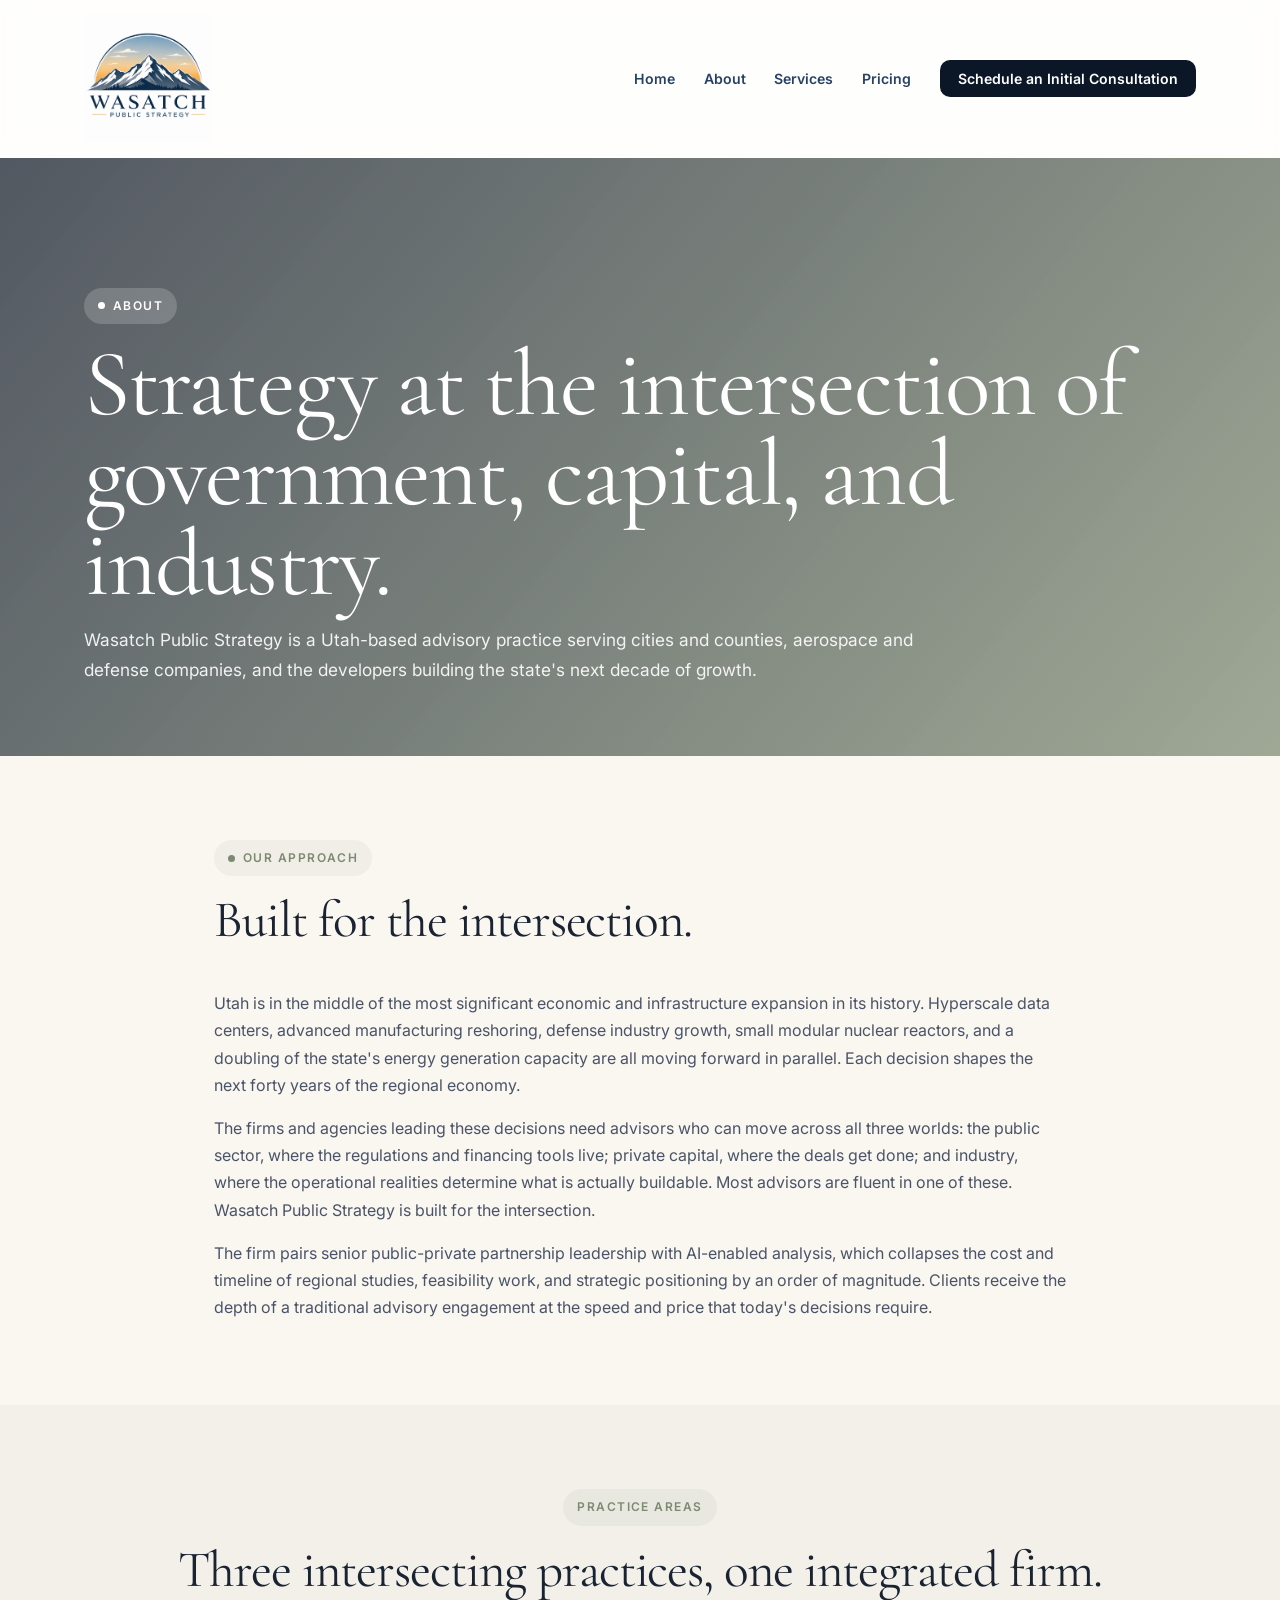
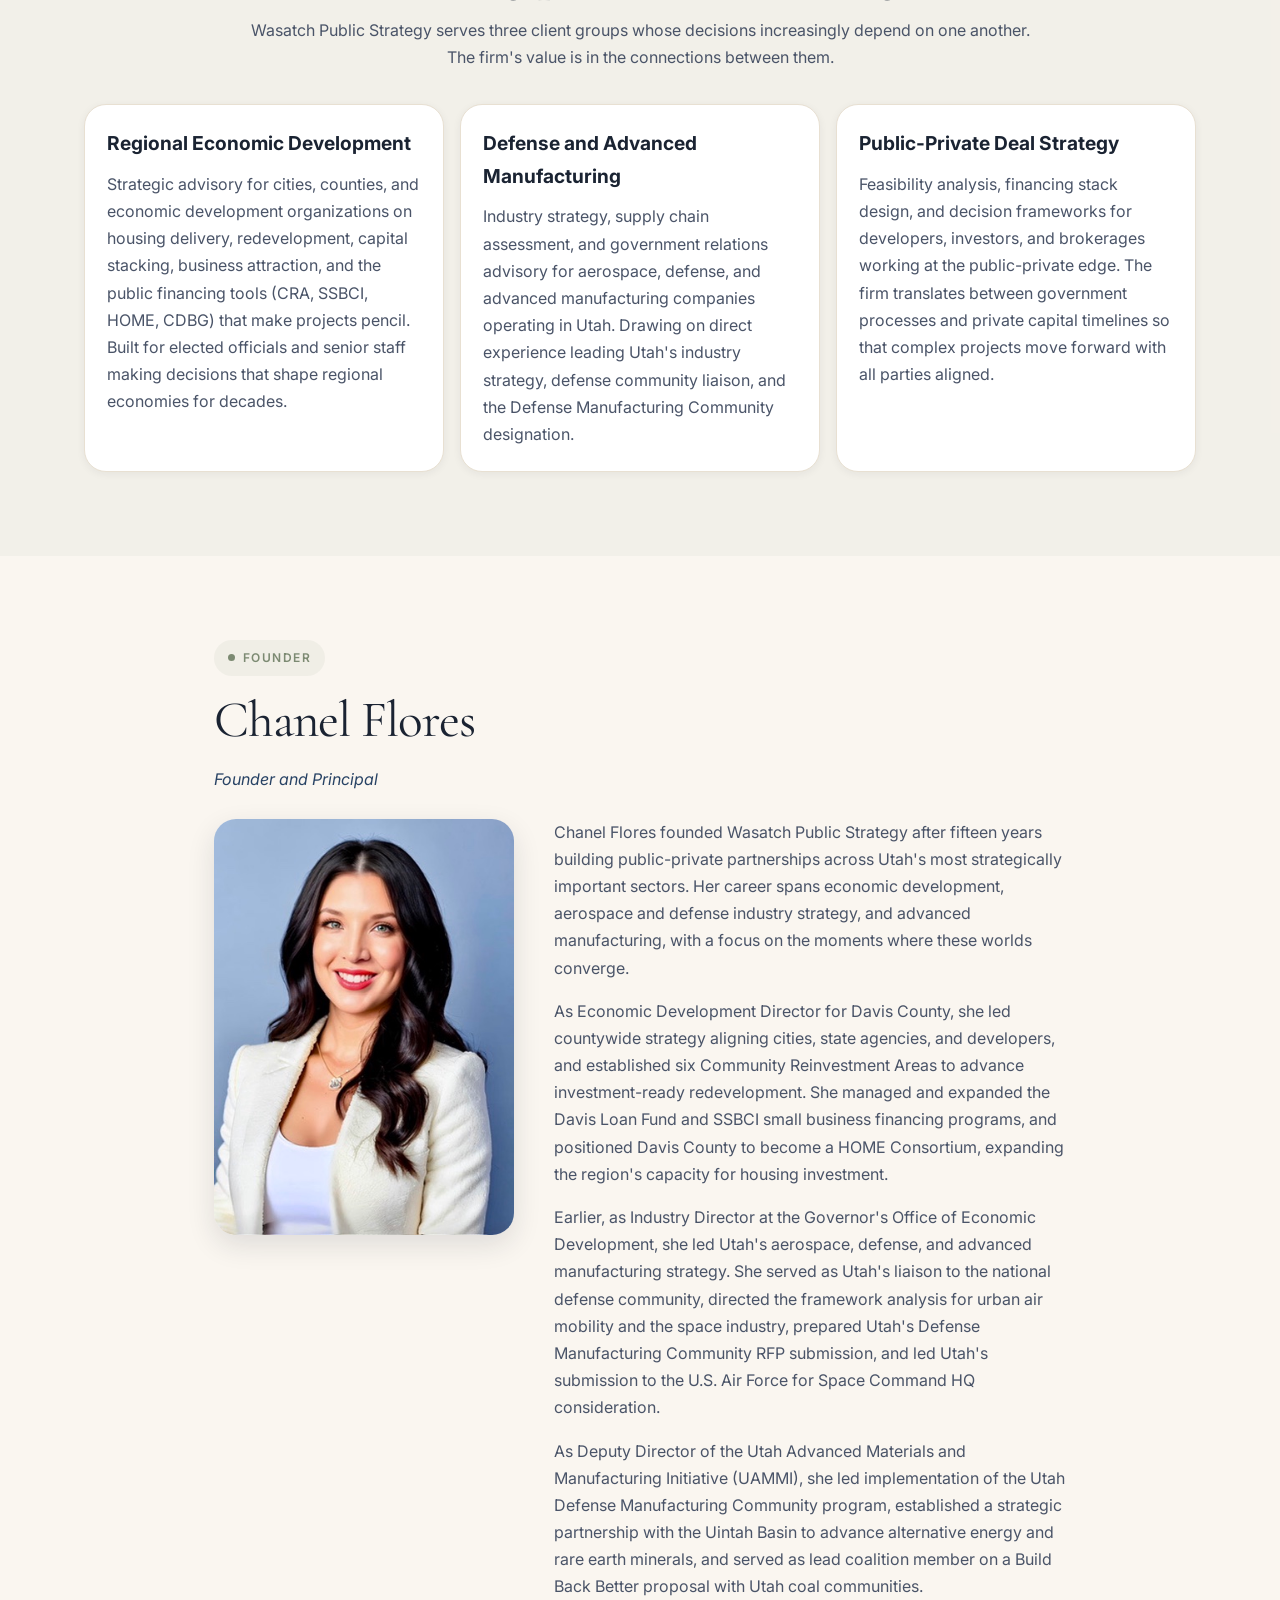
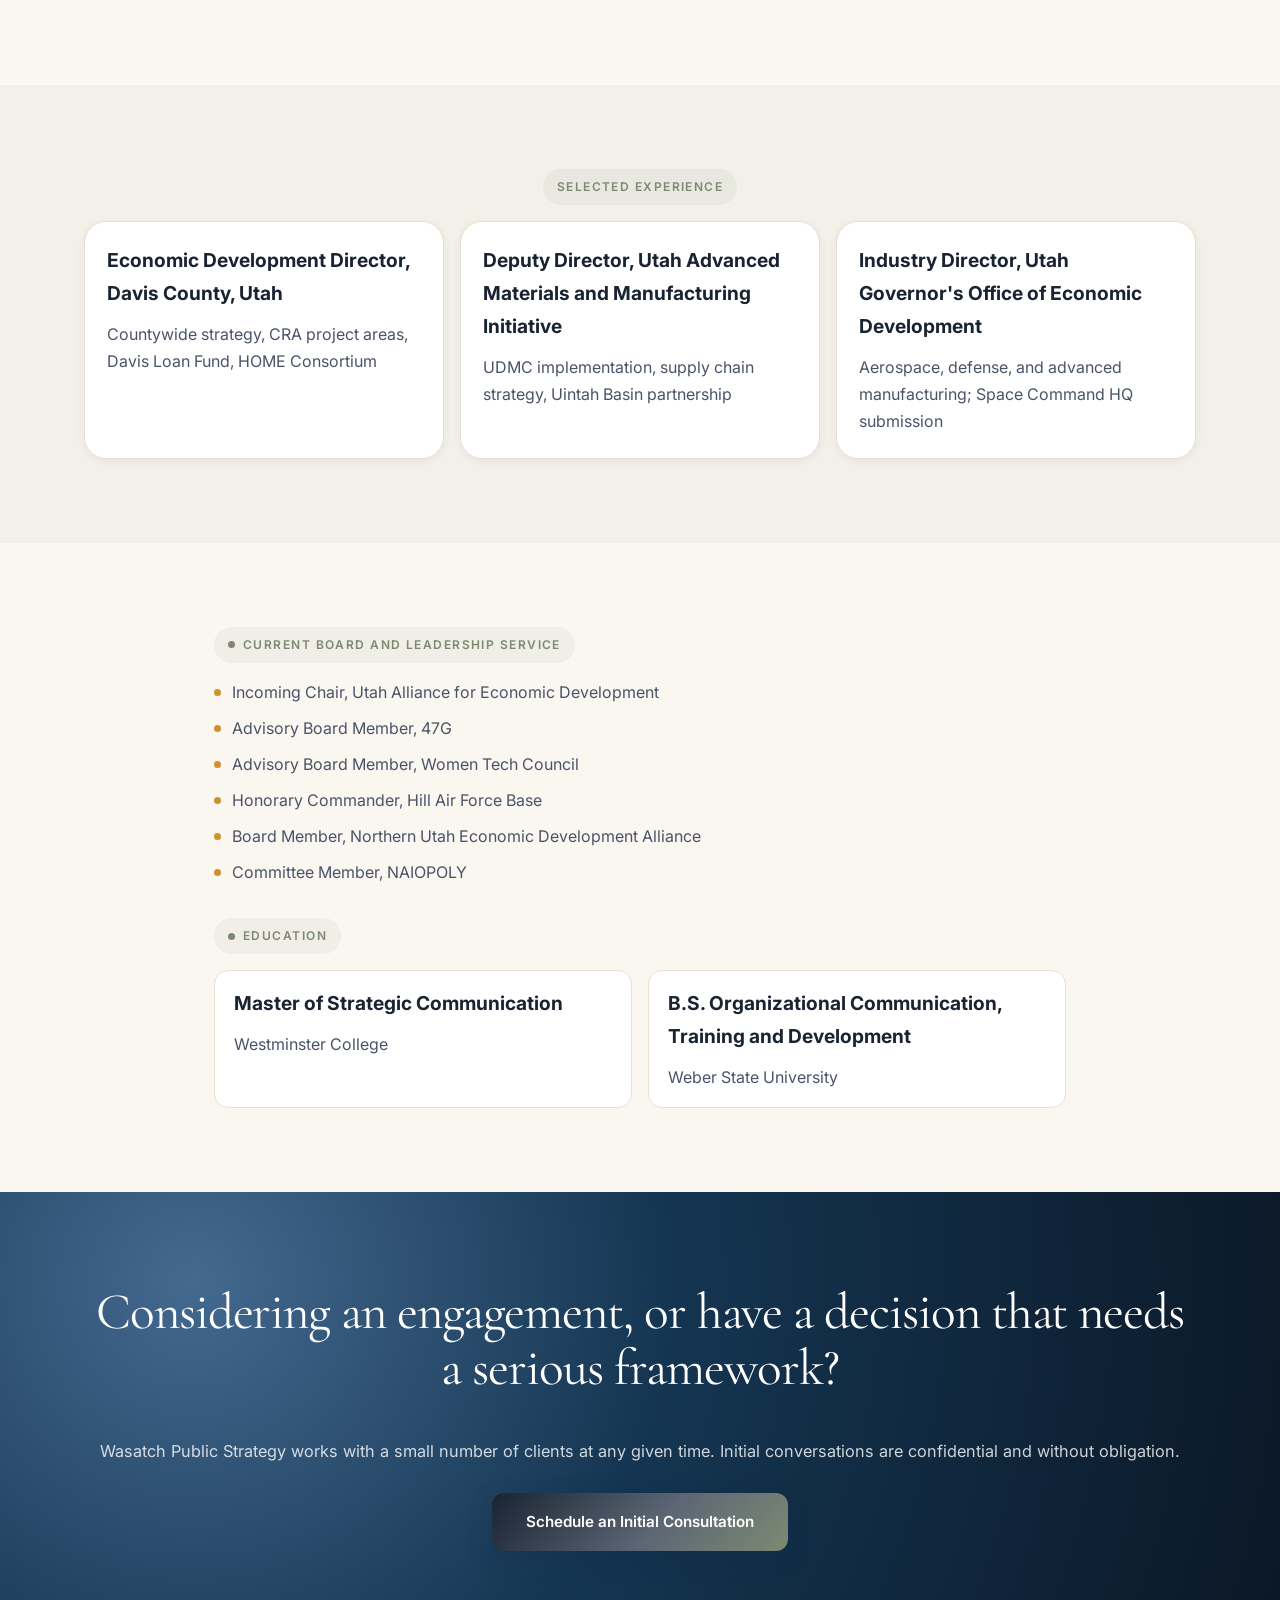
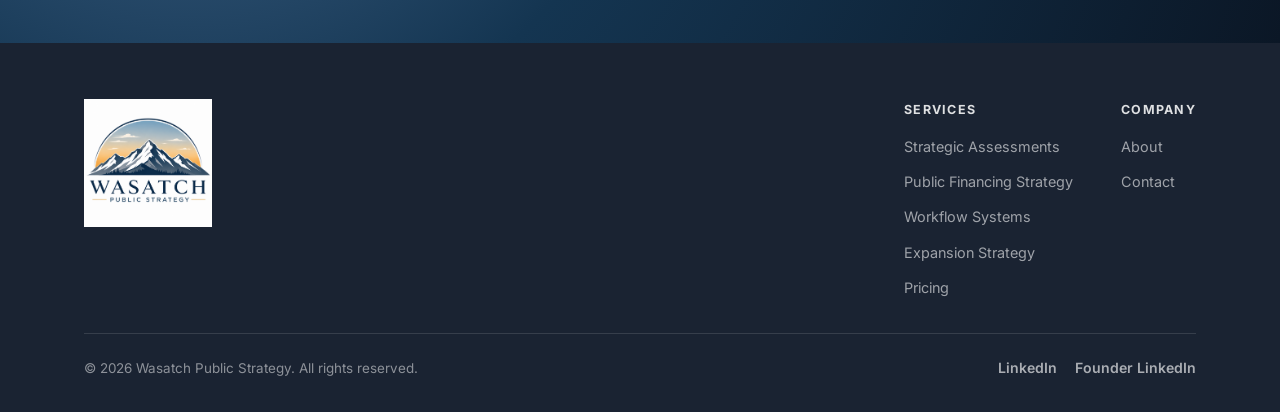
==== commit 3feef6f5: "Visual redesign: new color palette (muted sage), Cormorant Garamond + Inter fonts, hero images, favi" ====
--- a/about.html
+++ b/about.html
@@ -11,8 +11,8 @@
     <title>About | Wasatch Public Strategy</title>
     <link rel="preconnect" href="https://fonts.googleapis.com">
     <link rel="preconnect" href="https://fonts.gstatic.com" crossorigin>
-    <link href="https://fonts.googleapis.com/css2?family=Newsreader:opsz,wght@6..72,500;6..72,700&family=Sora:wght@400;500;600;700;800&display=swap" rel="stylesheet">
-    <link rel="icon" type="image/svg+xml" href="assets/img/wasatch-logo-mark.svg">
+    <link href="https://fonts.googleapis.com/css2?family=Cormorant+Garamond:wght@400;500;600;700&family=Inter:wght@400;500;600;700&display=swap" rel="stylesheet">
+    <link rel="icon" type="image/png" href="assets/img/favicon.png">
     <link rel="stylesheet" href="assets/css/style.css">
 </head>
 <body>
--- a/assets/css/style.css
+++ b/assets/css/style.css
@@ -3,6 +3,14 @@
    =========================== */
 
 :root {
+    /* Color Palette */
+    --bg-cream: #FAF6F0;
+    --text-primary: #1A2332;
+    --text-secondary: #4A5468;
+    --accent-sage: #7C8A72;
+    --border-light: #E8E0D2;
+    
+    /* Legacy variables for backwards compatibility */
     --ink-900: #0b1726;
     --ink-800: #15273d;
     --ink-700: #274264;
@@ -14,16 +22,16 @@
     --sage-300: #e9d8b5;
     --sun-500: #e9b55d;
     --white: #ffffff;
-    --text-main: #10243a;
-    --text-soft: #48637f;
-    --border: #d7e4f2;
+    --text-main: #1A2332;
+    --text-soft: #4A5468;
+    --border: #E8E0D2;
     --radius: 14px;
     --radius-lg: 22px;
-    --shadow-sm: 0 2px 8px rgba(16, 36, 58, 0.06);
-    --shadow-md: 0 10px 28px rgba(16, 36, 58, 0.12);
-    --shadow-lg: 0 20px 56px rgba(16, 36, 58, 0.16);
-    --gradient-main: linear-gradient(130deg, #102944 0%, #244f79 56%, #5f7f9f 100%);
-    --gradient-soft: linear-gradient(140deg, #eef4fb 0%, #f8f2e6 100%);
+    --shadow-sm: 0 2px 8px rgba(26, 35, 50, 0.06);
+    --shadow-md: 0 10px 28px rgba(26, 35, 50, 0.12);
+    --shadow-lg: 0 20px 56px rgba(26, 35, 50, 0.16);
+    --gradient-main: linear-gradient(130deg, #1A2332 0%, #5C6675 56%, #7C8A72 100%);
+    --gradient-soft: linear-gradient(140deg, #FAF6F0 0%, #F5F2ED 100%);
 }
 
 * { margin: 0; padding: 0; box-sizing: border-box; }
@@ -31,9 +39,9 @@
 html { scroll-behavior: smooth; }
 
 body {
-    font-family: 'Sora', sans-serif;
-    color: var(--text-main);
-    background: var(--white);
+    font-family: 'Inter', sans-serif;
+    color: var(--text-primary);
+    background: var(--bg-cream);
     line-height: 1.7;
     overflow-x: hidden;
 }
@@ -44,8 +52,9 @@
 ul { list-style: none; }
 
 h1, h2 {
-    font-family: 'Newsreader', serif;
+    font-family: 'Cormorant Garamond', serif;
     letter-spacing: -0.02em;
+    font-weight: 400;
 }
 
 h1 {
@@ -69,7 +78,7 @@
 p { color: var(--text-soft); }
 
 .gradient-text {
-    background: linear-gradient(120deg, #9ab4cc 0%, #e9b55d 100%);
+    background: linear-gradient(120deg, #5C6675 0%, #7C8A72 100%);
     -webkit-background-clip: text;
     -webkit-text-fill-color: transparent;
     background-clip: text;
@@ -82,11 +91,11 @@
     text-transform: uppercase;
     letter-spacing: 0.12em;
     font-size: 0.75rem;
-    font-weight: 700;
-    color: var(--pine-600);
+    font-weight: 600;
+    color: var(--accent-sage);
     padding: 8px 14px;
     border-radius: 999px;
-    background: #e4f5f1;
+    background: rgba(124, 138, 114, 0.08);
     margin-bottom: 1rem;
 }
 
@@ -95,7 +104,7 @@
     width: 7px;
     height: 7px;
     border-radius: 999px;
-    background: var(--pine-500);
+    background: var(--accent-sage);
 }
 
 .section-label.centered {
@@ -234,7 +243,8 @@
     display: flex;
     align-items: center;
     justify-content: center;
-    background: var(--gradient-main);
+    background: linear-gradient(130deg, rgba(26, 35, 50, 0.78) 0%, rgba(92, 102, 117, 0.72) 56%, rgba(124, 138, 114, 0.76) 100%), 
+                url('https://images.unsplash.com/photo-1506905925346-21bda4d32df4?w=1600&h=900&fit=crop') center/cover;
     color: var(--white);
     text-align: center;
     overflow: hidden;
@@ -375,9 +385,9 @@
 .pricing,
 .contact { padding: 92px 24px; }
 
-.about { background: var(--white); }
+.about { background: var(--bg-cream); }
 .services,
-.pricing { background: var(--sky-50); }
+.pricing { background: var(--bg-cream); border-top: 1px solid var(--border-light); }
 
 .about-layout {
     display: grid;
@@ -486,7 +496,8 @@
 
 .about-page-hero {
     padding: 130px 24px 72px;
-    background: var(--gradient-main);
+    background: linear-gradient(130deg, rgba(26, 35, 50, 0.75) 0%, rgba(124, 138, 114, 0.72) 100%),
+                url('https://images.unsplash.com/photo-1454165804606-c3d57bc86b40?w=1600&h=900&fit=crop') center/cover;
     color: var(--white);
 }
 
@@ -494,10 +505,10 @@
 
 .about-page-hero .section-label {
     background: rgba(255,255,255,0.18);
-    color: #f7d39f;
-}
-
-.about-page-hero .section-label::before { background: #f7d39f; }
+    color: var(--white);
+}
+
+.about-page-hero .section-label::before { background: var(--white); }
 
 .about-lede {
     color: rgba(255,255,255,0.9);
@@ -505,8 +516,8 @@
     max-width: 880px;
 }
 
-.about-page-section { padding: 84px 24px; }
-.about-page-alt { background: var(--sky-50); }
+.about-page-section { padding: 84px 24px; background: var(--bg-cream); }
+.about-page-alt { background: rgba(124, 138, 114, 0.06); }
 
 .container.narrow { max-width: 900px; }
 
@@ -845,7 +856,7 @@
 .form-status { font-size: 0.92rem; min-height: 1.2rem; }
 
 .footer {
-    background: var(--ink-900);
+    background: #1A2332;
     color: var(--white);
     padding: 3.5rem 0 2rem;
 }
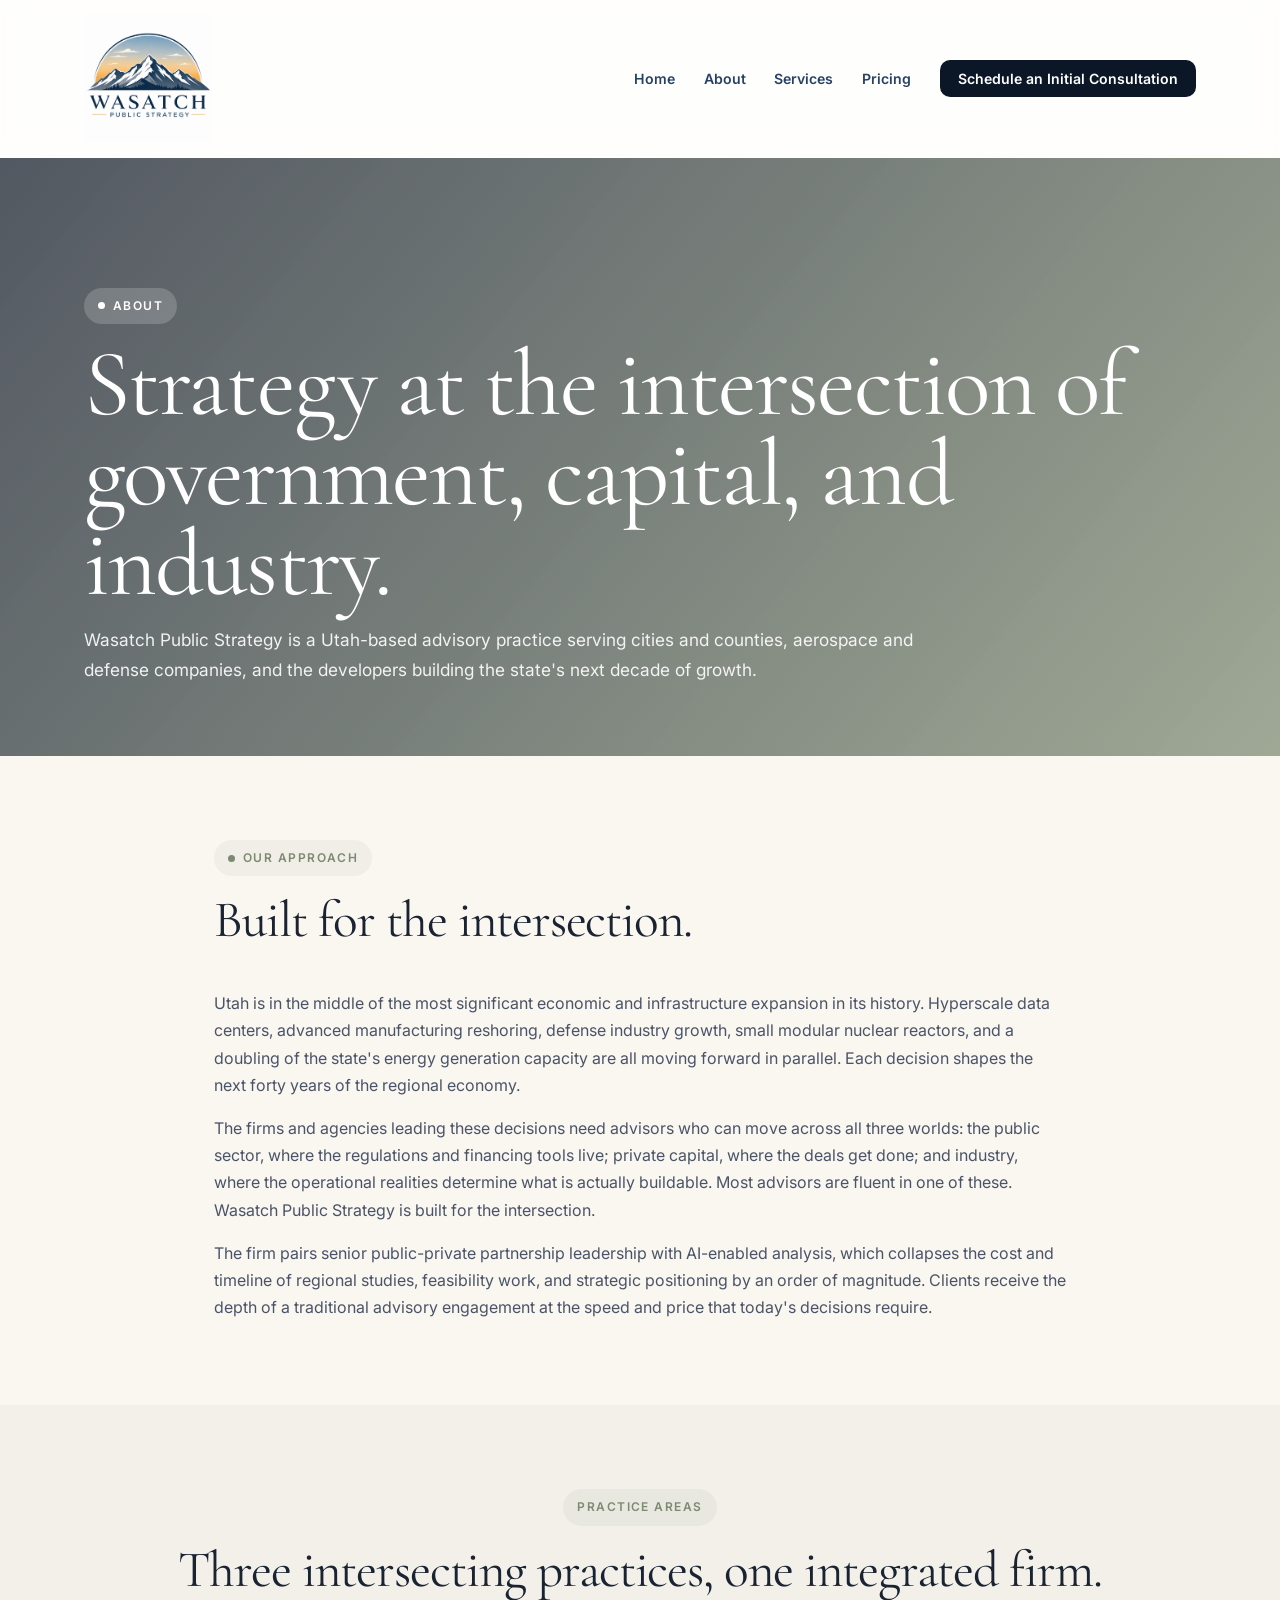
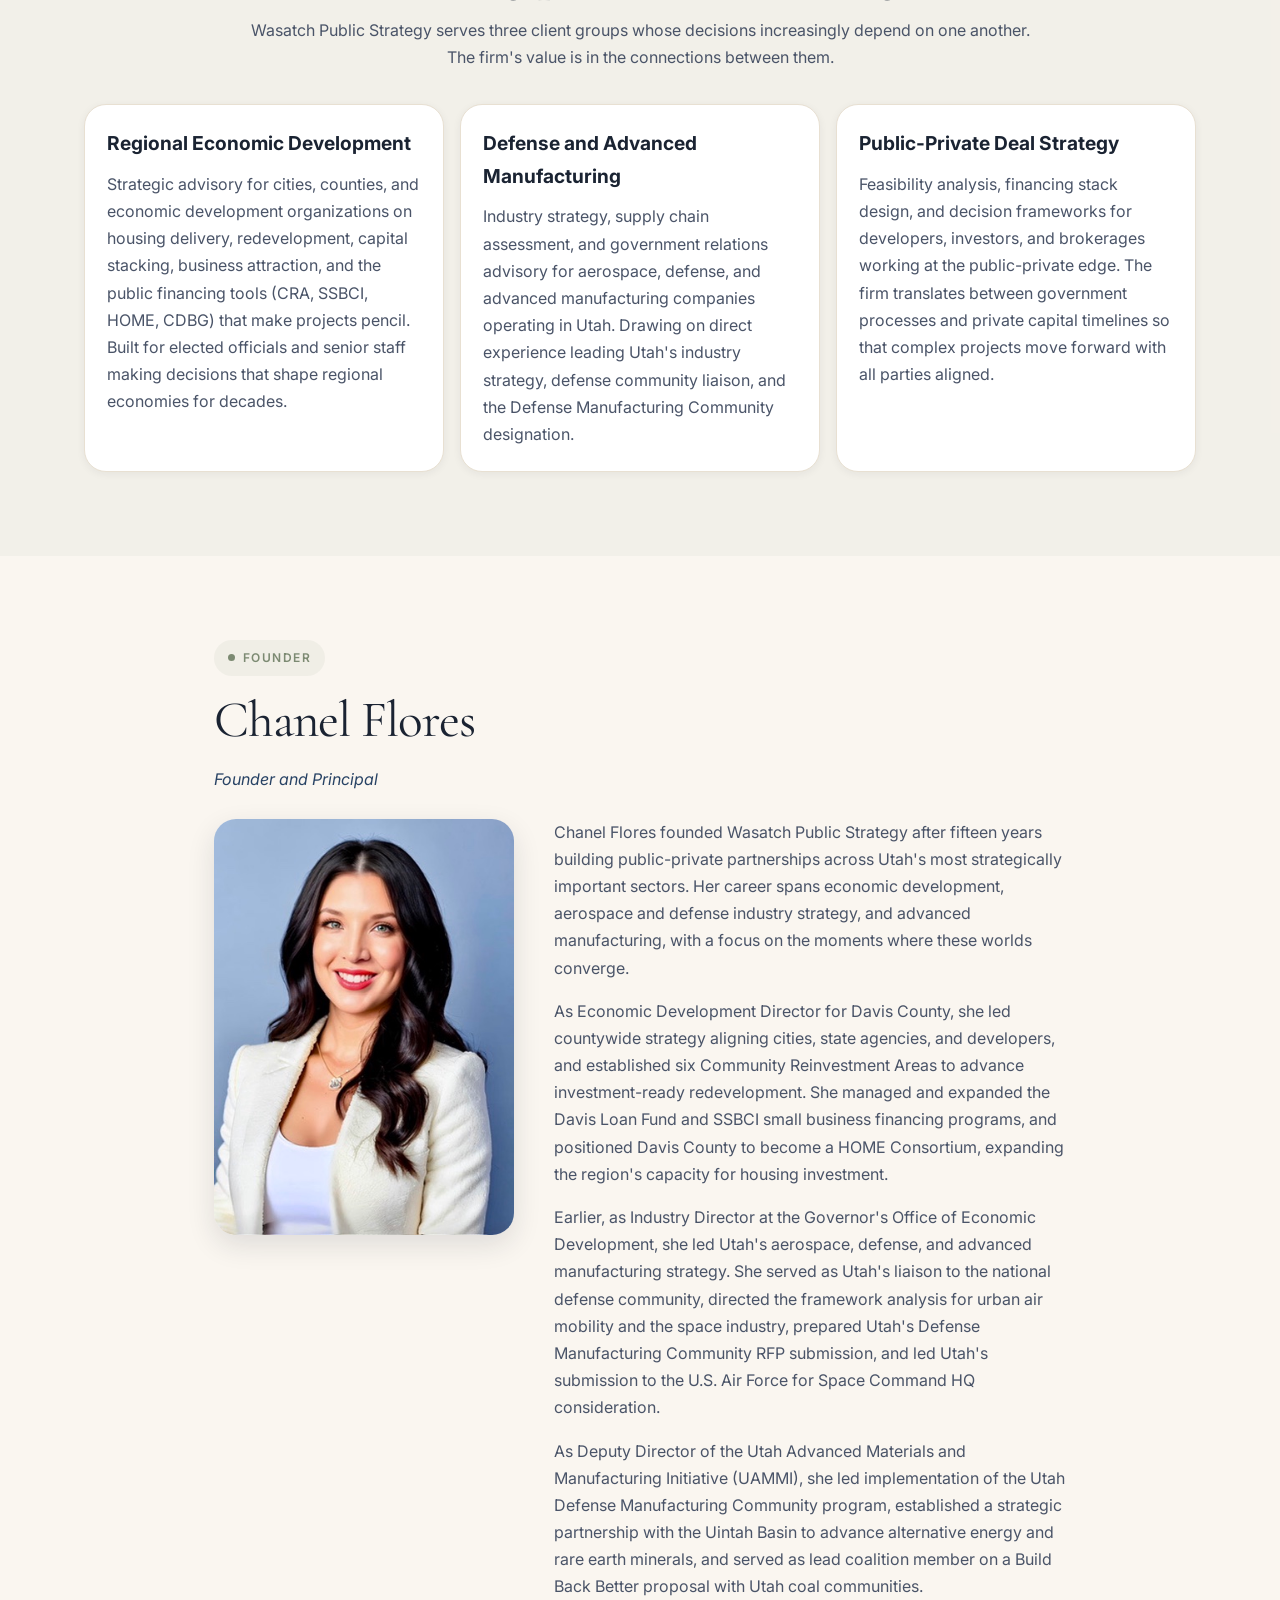
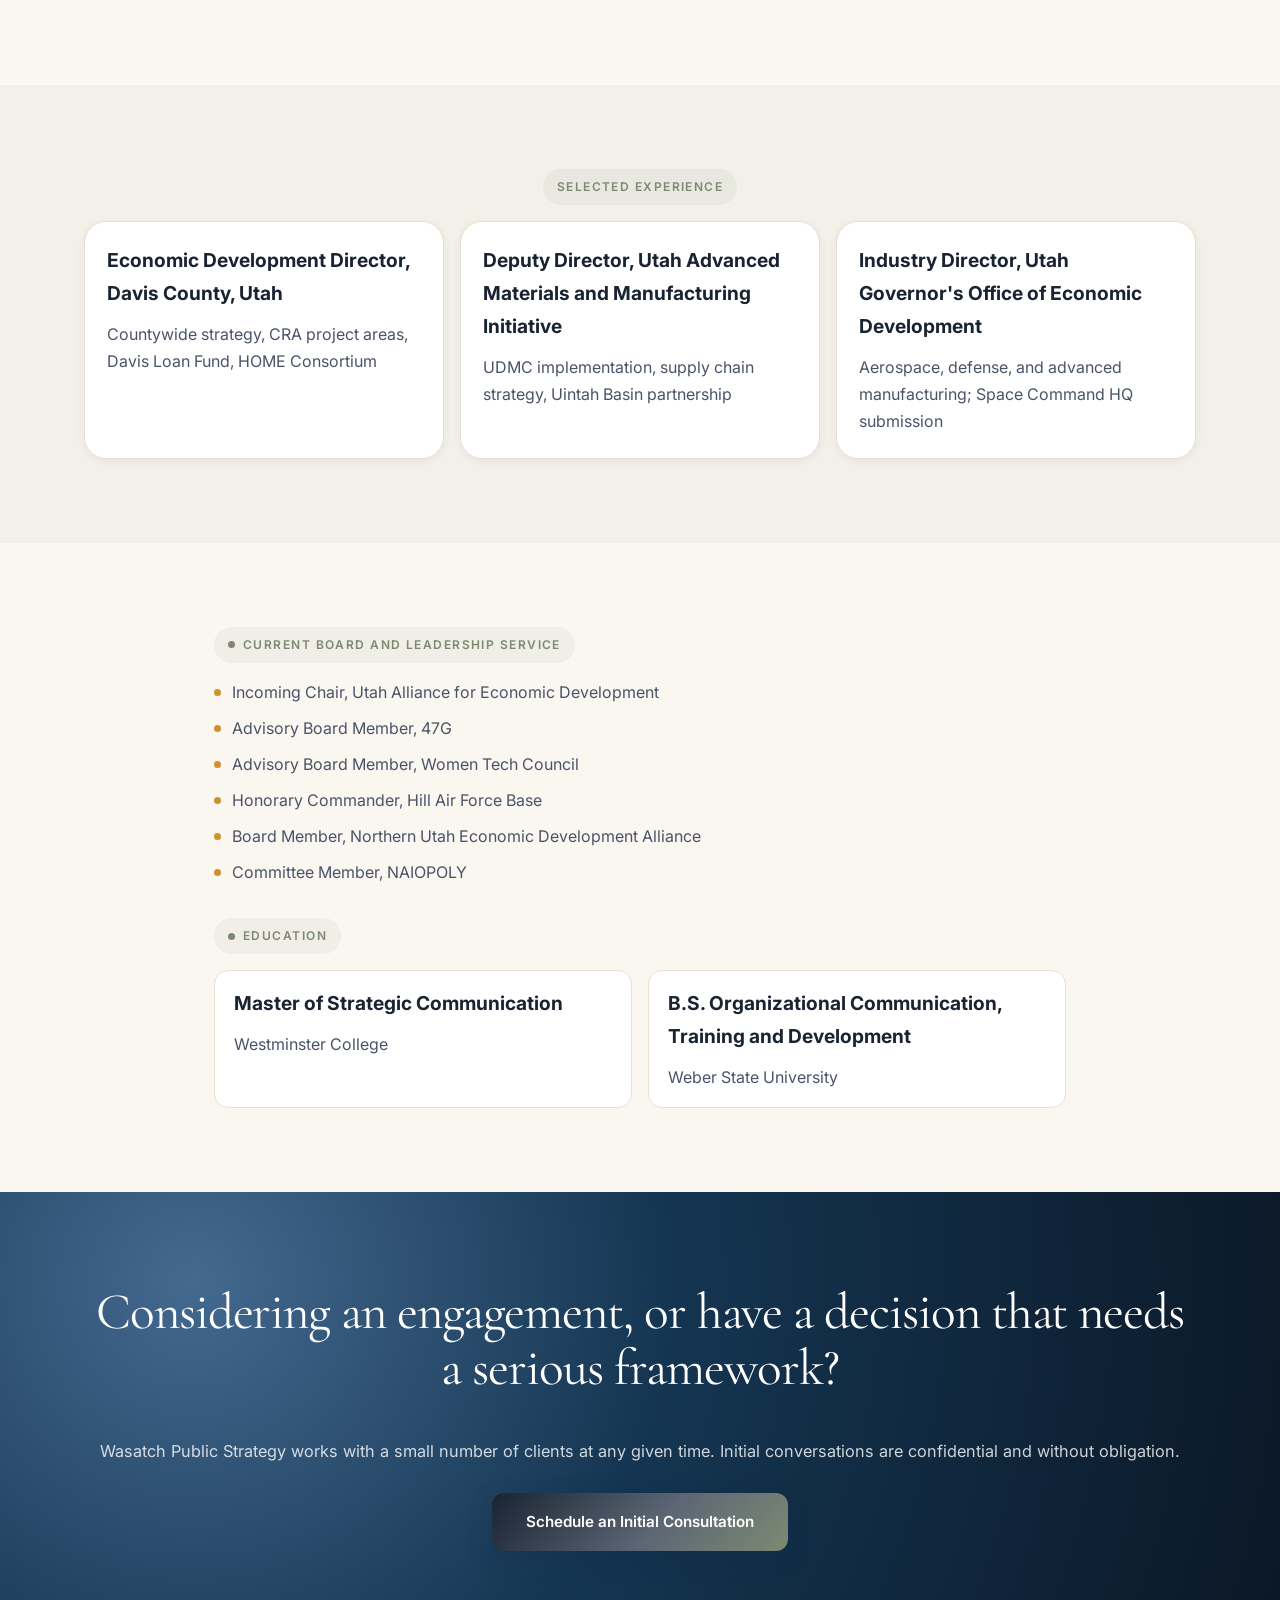
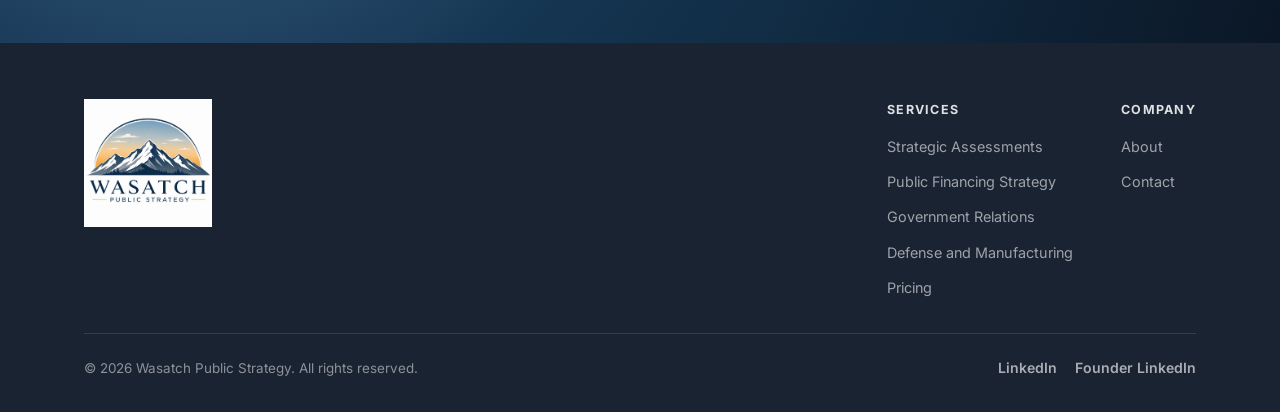
==== commit fffdb08d: "Update About page footer services to match homepage (Government Relations, Defense and Manufacturing" ====
--- a/about.html
+++ b/about.html
@@ -177,8 +177,8 @@
                         <ul>
                             <li><a href="index.html#services">Strategic Assessments</a></li>
                             <li><a href="index.html#services">Public Financing Strategy</a></li>
-                            <li><a href="index.html#services">Workflow Systems</a></li>
-                            <li><a href="index.html#services">Expansion Strategy</a></li>
+                            <li><a href=\"index.html#services\">Government Relations</a></li>
+                            <li><a href=\"index.html#services\">Defense and Manufacturing</a></li>
                             <li><a href="index.html#pricing">Pricing</a></li>
                         </ul>
                     </div>
--- a/assets/css/style.css
+++ b/assets/css/style.css
@@ -906,6 +906,34 @@
 .social-links { display: flex; gap: 1.1rem; flex-wrap: wrap; }
 .social-link { color: rgba(255,255,255,0.63); font-size: 0.88rem; font-weight: 600; }
 
+/* ===========================
+   Secondary Section Images
+   =========================== */
+
+.section-image {
+    width: 100%;
+    height: 380px;
+    border-radius: var(--radius-lg);
+    object-fit: cover;
+    display: block;
+    margin: 3rem 0;
+    box-shadow: var(--shadow-md);
+}
+
+.section-image-container {
+    max-width: 100%;
+    margin: 3.5rem auto;
+}
+
+.about .section-label {
+    color: var(--accent-sage);
+}
+
+.contact {
+    background: linear-gradient(135deg, rgba(124, 138, 114, 0.08) 0%, rgba(232, 224, 210, 0.4) 100%),
+                url('data:image/svg+xml;utf8,<svg xmlns="http://www.w3.org/2000/svg" width="60" height="60"><defs><pattern id="grid" width="60" height="60" patternUnits="userSpaceOnUse"><path d="M 60 0 L 0 0 0 60" fill="none" stroke="rgba(124,138,114,0.04)" stroke-width="1"/></pattern></defs><rect width="100%" height="100%" fill="white"/><rect width="100%" height="100%" fill="url(%23grid)"/></svg>');
+}
+
 @media (max-width: 1080px) {
     .services-grid,
     .pricing-grid,
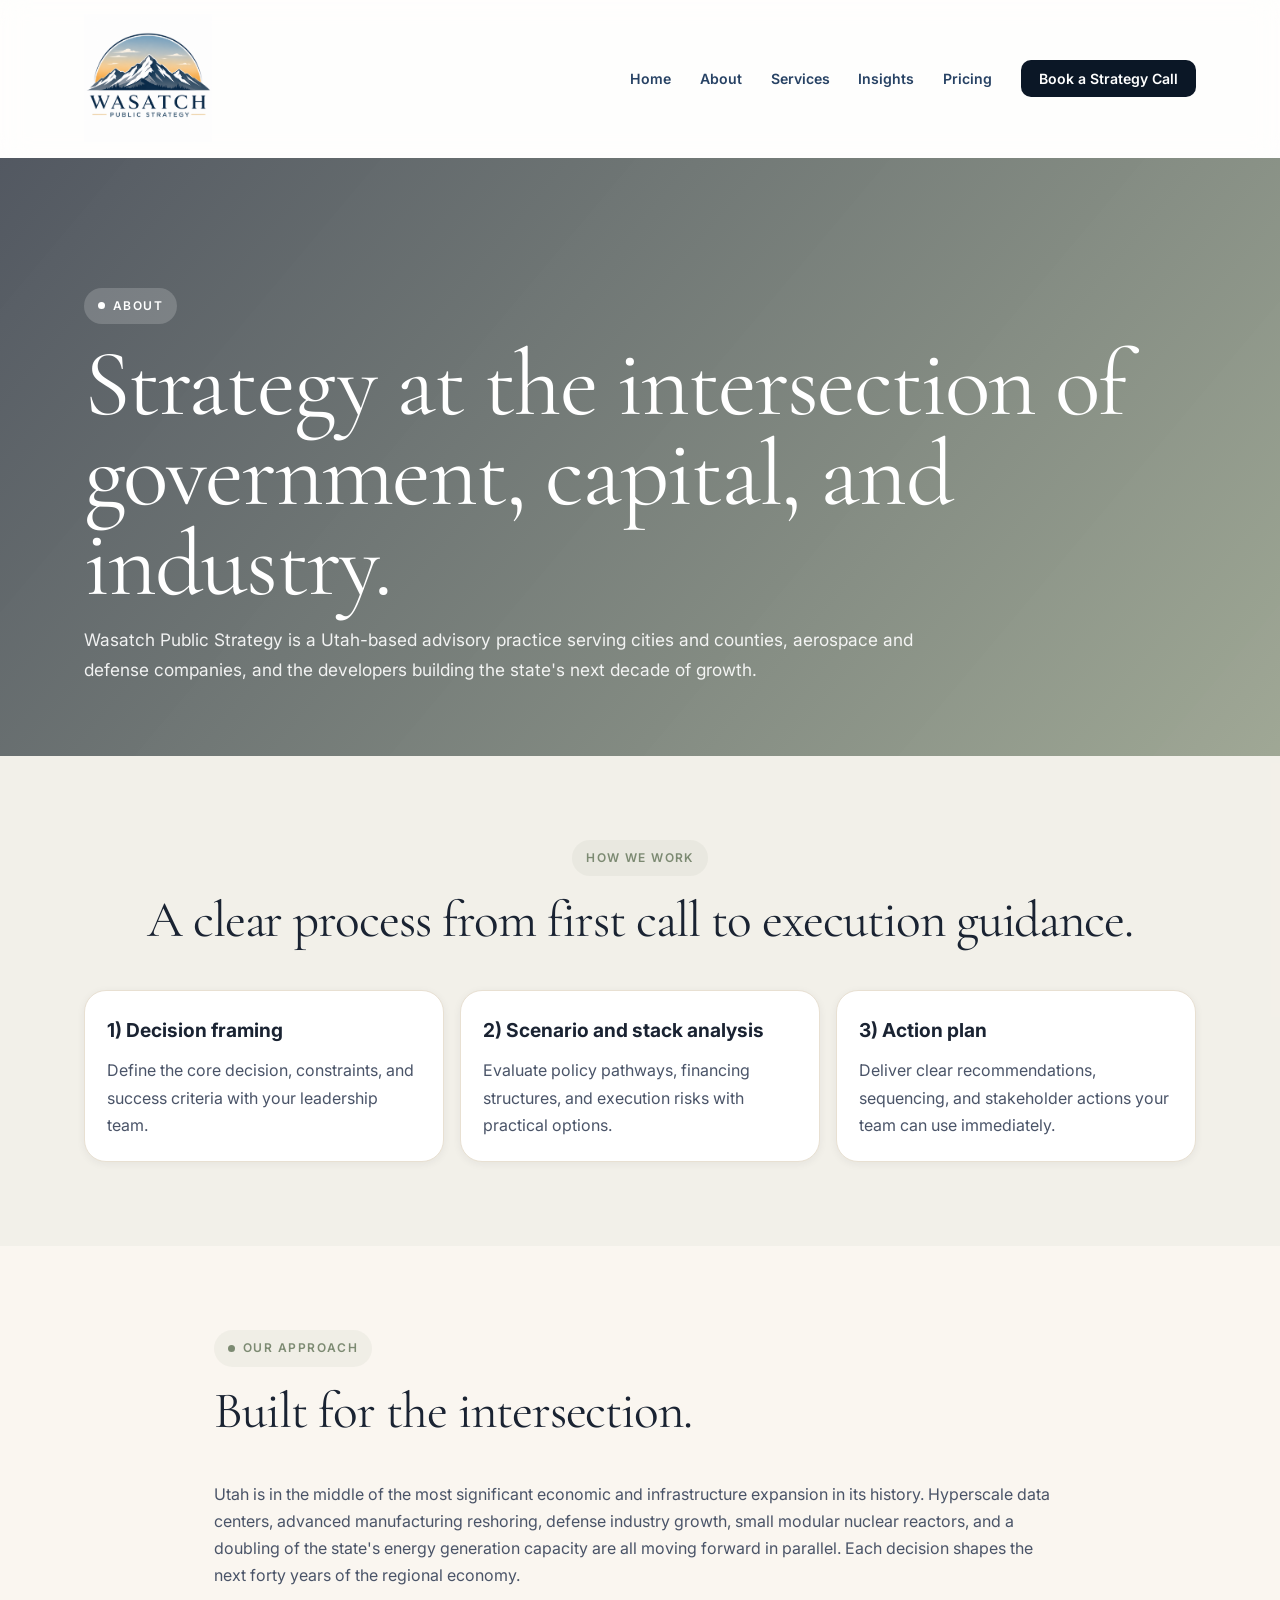
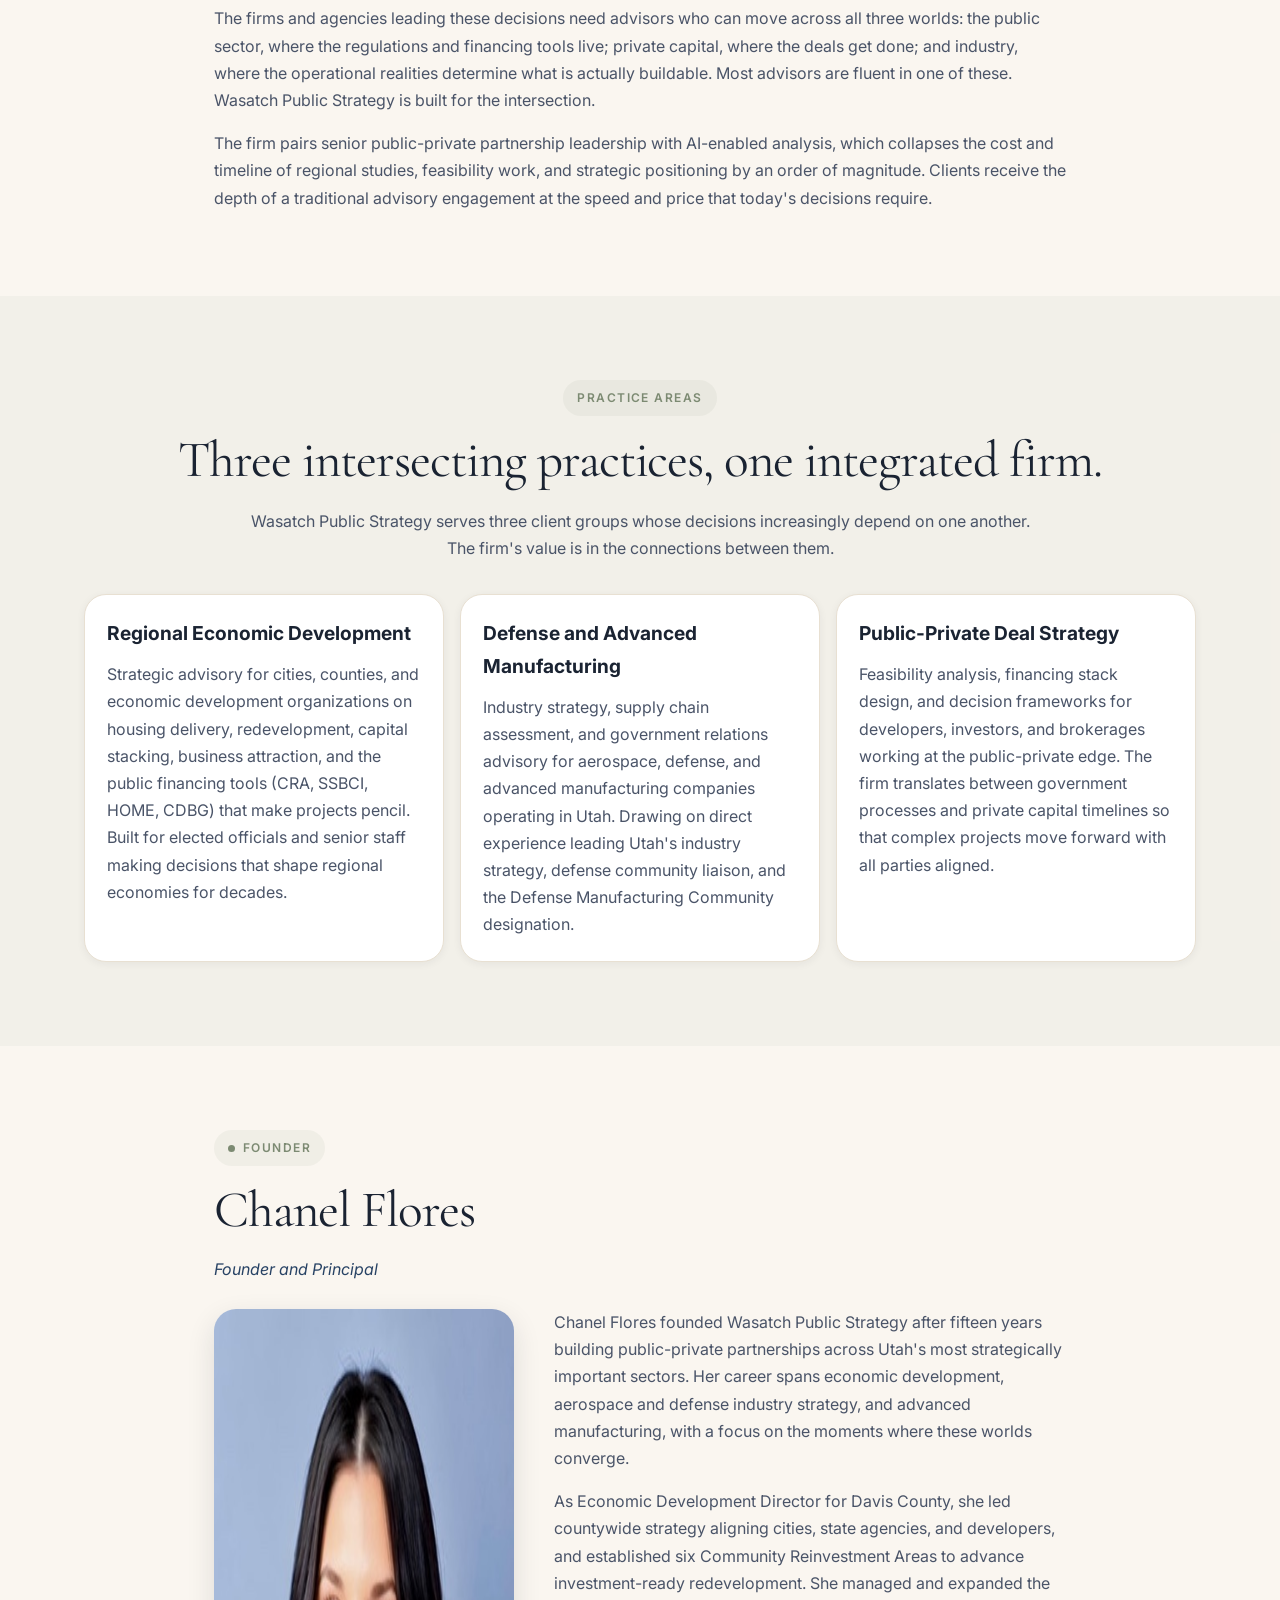
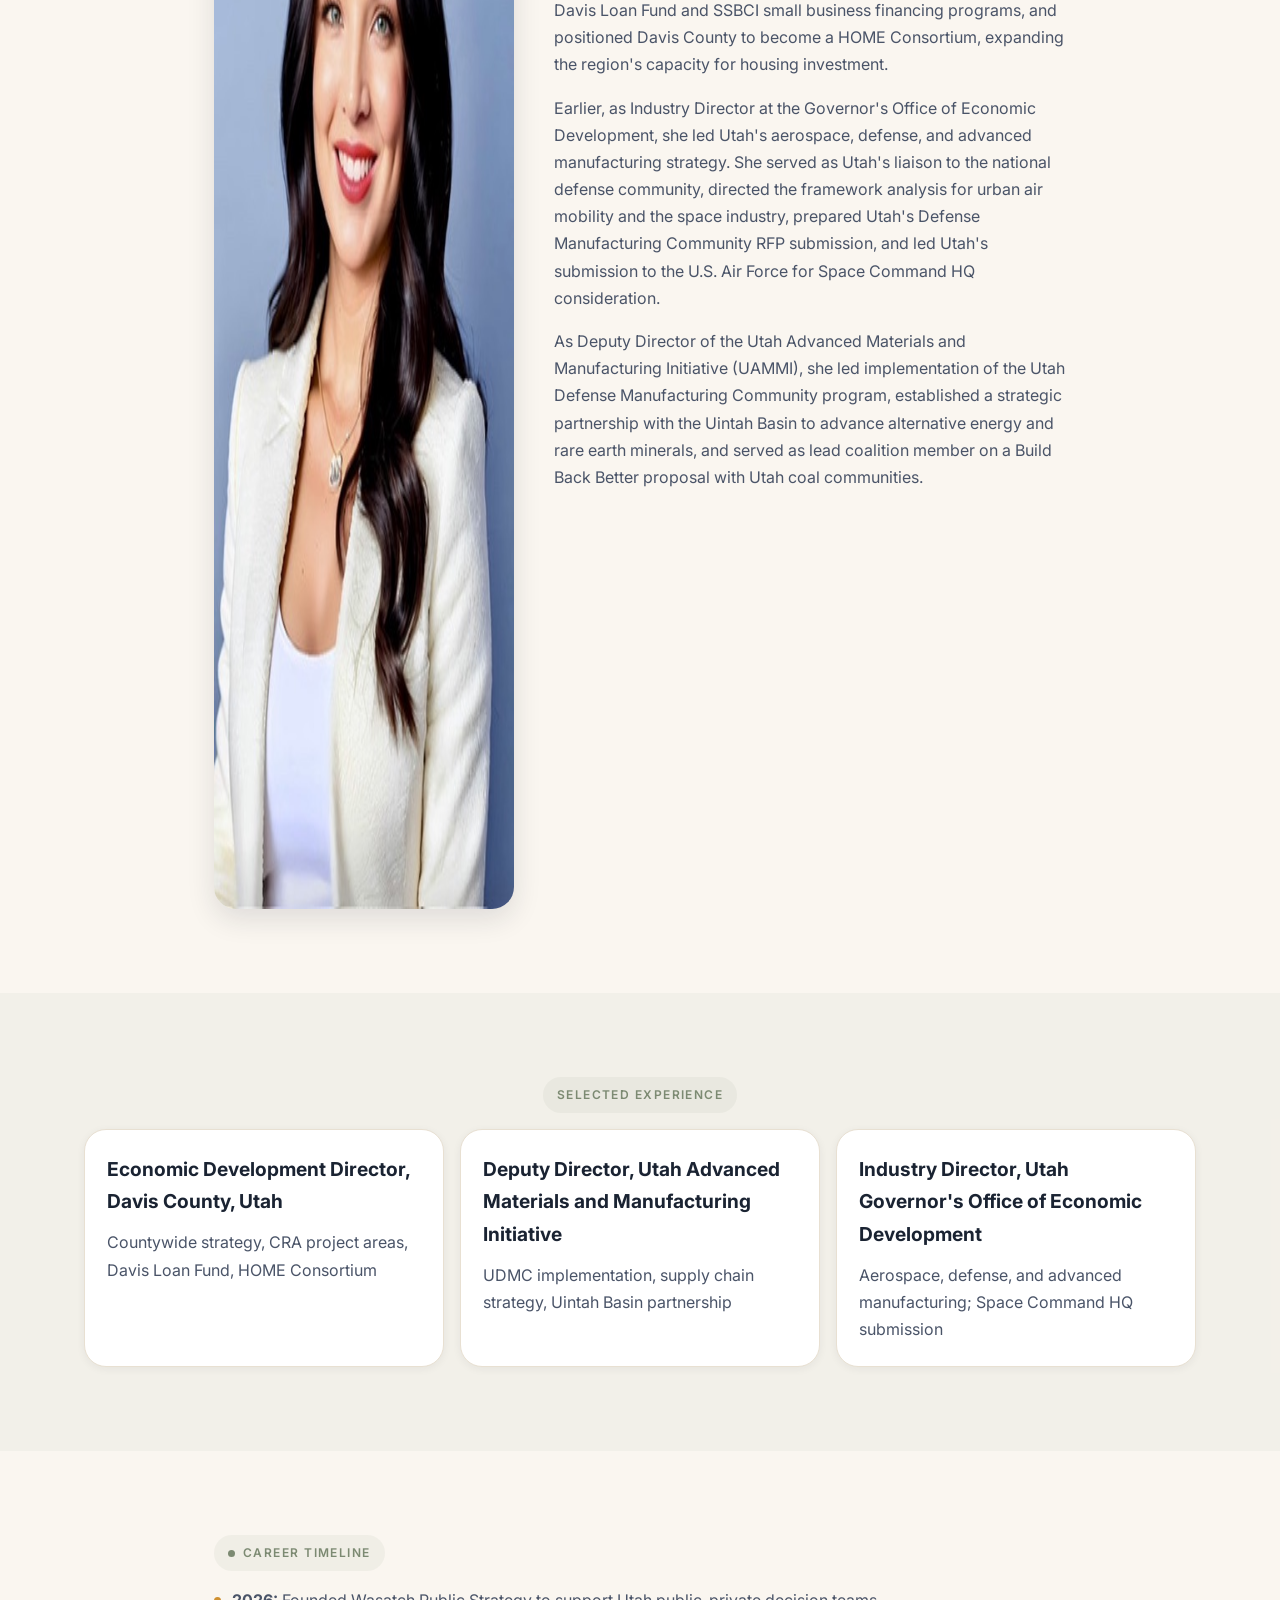
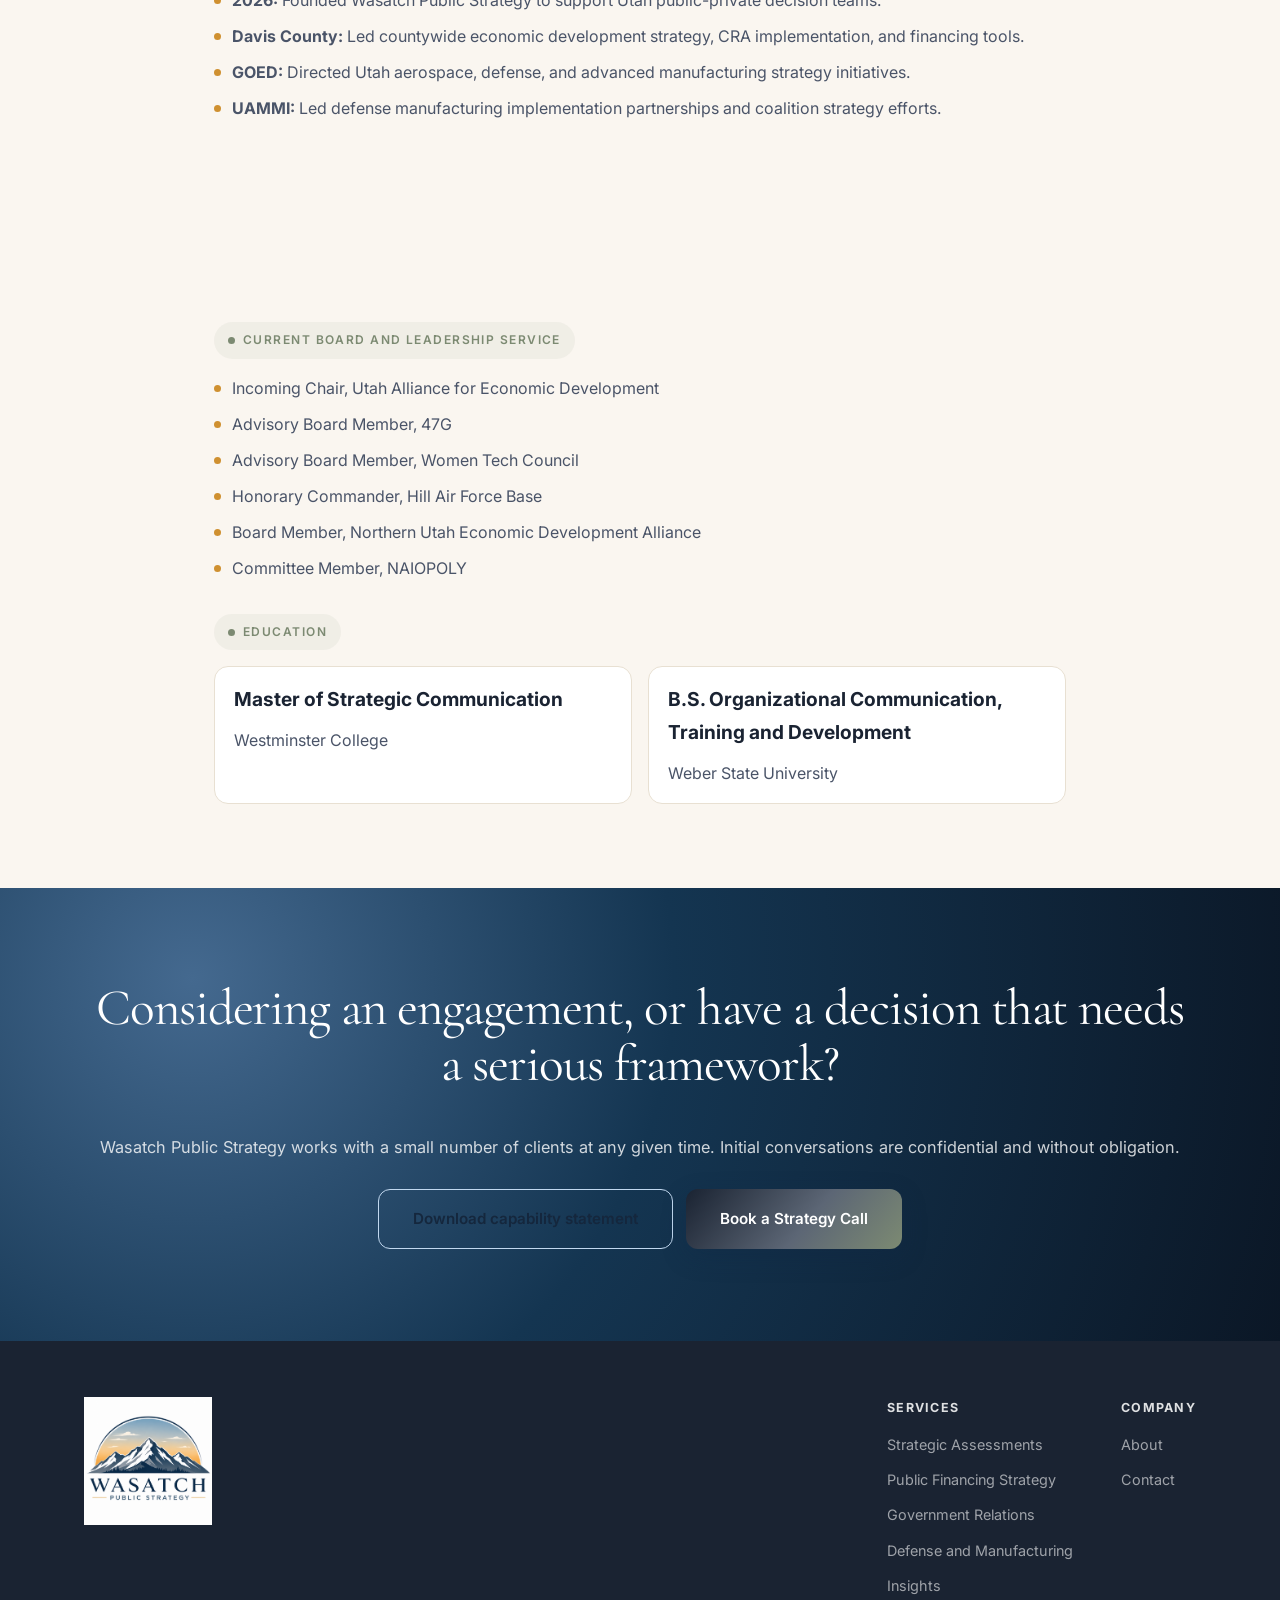
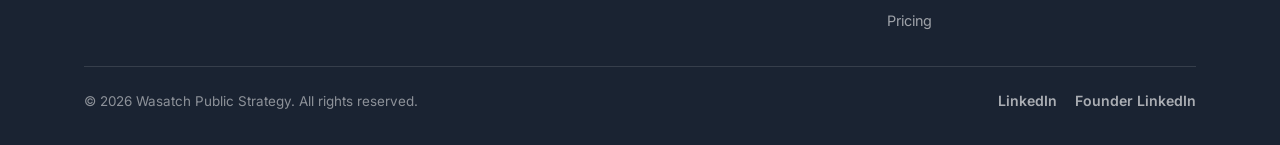
==== commit 1d74f169: "Implement phased conversion, credibility, and SEO updates" ====
--- a/about.html
+++ b/about.html
@@ -8,12 +8,32 @@
     <meta property="og:title" content="About | Wasatch Public Strategy">
     <meta property="og:description" content="Strategy at the intersection of government, capital, and industry.">
     <meta property="og:type" content="website">
+    <meta property="og:url" content="https://wasatchpublicstrategy.com/about.html">
+    <meta property="og:image" content="https://wasatchpublicstrategy.com/assets/img/og-image.png">
+    <meta name="twitter:card" content="summary_large_image">
+    <meta name="twitter:title" content="About | Wasatch Public Strategy">
+    <meta name="twitter:description" content="Leadership background, practice focus, and engagement approach for Wasatch Public Strategy.">
+    <meta name="twitter:image" content="https://wasatchpublicstrategy.com/assets/img/og-image.png">
     <title>About | Wasatch Public Strategy</title>
     <link rel="preconnect" href="https://fonts.googleapis.com">
     <link rel="preconnect" href="https://fonts.gstatic.com" crossorigin>
     <link href="https://fonts.googleapis.com/css2?family=Cormorant+Garamond:wght@400;500;600;700&family=Inter:wght@400;500;600;700&display=swap" rel="stylesheet">
+    <link rel="preload" as="image" href="assets/img/chanel-flores-headshot.jpg">
     <link rel="icon" type="image/png" href="assets/img/favicon.png">
     <link rel="stylesheet" href="assets/css/style.css">
+    <script type="application/ld+json">
+    {
+      "@context": "https://schema.org",
+      "@type": "Person",
+      "name": "Chanel Flores",
+      "jobTitle": "Founder and Principal",
+      "worksFor": {
+        "@type": "Organization",
+        "name": "Wasatch Public Strategy"
+      },
+      "url": "https://wasatchpublicstrategy.com/about.html"
+    }
+    </script>
 </head>
 <body>
     <header class="header" id="header">
@@ -34,8 +54,9 @@
                         <li><a href="index.html#home" class="nav-link">Home</a></li>
                         <li><a href="about.html" class="nav-link">About</a></li>
                         <li><a href="index.html#services" class="nav-link">Services</a></li>
+                        <li><a href="insights.html" class="nav-link">Insights</a></li>
                         <li><a href="index.html#pricing" class="nav-link">Pricing</a></li>
-                        <li><a href="https://calendly.com/wasatchpublicstrategy" target="_blank" rel="noopener" class="nav-link nav-cta">Schedule an Initial Consultation</a></li>
+                        <li><a href="https://calendly.com/wasatchpublicstrategy" target="_blank" rel="noopener" class="nav-link nav-cta">Book a Strategy Call</a></li>
                     </ul>
                 </div>
             </div>
@@ -47,6 +68,27 @@
             <div class="section-label">About</div>
             <h1>Strategy at the intersection of government, capital, and industry.</h1>
             <p class="about-lede">Wasatch Public Strategy is a Utah-based advisory practice serving cities and counties, aerospace and defense companies, and the developers building the state's next decade of growth.</p>
+        </div>
+    </section>
+
+    <section class="about-page-section about-page-alt">
+        <div class="container">
+            <div class="section-label centered">How We Work</div>
+            <h2>A clear process from first call to execution guidance.</h2>
+            <div class="experience-grid">
+                <article class="experience-card">
+                    <h3>1) Decision framing</h3>
+                    <p>Define the core decision, constraints, and success criteria with your leadership team.</p>
+                </article>
+                <article class="experience-card">
+                    <h3>2) Scenario and stack analysis</h3>
+                    <p>Evaluate policy pathways, financing structures, and execution risks with practical options.</p>
+                </article>
+                <article class="experience-card">
+                    <h3>3) Action plan</h3>
+                    <p>Deliver clear recommendations, sequencing, and stakeholder actions your team can use immediately.</p>
+                </article>
+            </div>
         </div>
     </section>
 
@@ -91,7 +133,7 @@
             <p class="founder-role">Founder and Principal</p>
             <div class="founder-layout">
                 <div class="founder-photo">
-                    <img src="assets/img/chanel-flores-headshot.jpg" alt="Chanel Flores, Founder and Principal, Wasatch Public Strategy">
+                    <img src="assets/img/chanel-flores-headshot.jpg" alt="Chanel Flores, Founder and Principal, Wasatch Public Strategy" width="900" height="1200" loading="lazy">
                 </div>
                 <div class="about-prose">
                     <p>Chanel Flores founded Wasatch Public Strategy after fifteen years building public-private partnerships across Utah's most strategically important sectors. Her career spans economic development, aerospace and defense industry strategy, and advanced manufacturing, with a focus on the moments where these worlds converge.</p>
@@ -120,6 +162,18 @@
                     <p>Aerospace, defense, and advanced manufacturing; Space Command HQ submission</p>
                 </article>
             </div>
+        </div>
+    </section>
+
+    <section class="about-page-section">
+        <div class="container narrow">
+            <div class="section-label">Career Timeline</div>
+            <ul class="plain-list">
+                <li><strong>2026:</strong> Founded Wasatch Public Strategy to support Utah public-private decision teams.</li>
+                <li><strong>Davis County:</strong> Led countywide economic development strategy, CRA implementation, and financing tools.</li>
+                <li><strong>GOED:</strong> Directed Utah aerospace, defense, and advanced manufacturing strategy initiatives.</li>
+                <li><strong>UAMMI:</strong> Led defense manufacturing implementation partnerships and coalition strategy efforts.</li>
+            </ul>
         </div>
     </section>
 
@@ -155,7 +209,8 @@
                 <h2>Considering an engagement, or have a decision that needs a serious framework?</h2>
                 <p>Wasatch Public Strategy works with a small number of clients at any given time. Initial conversations are confidential and without obligation.</p>
                 <div class="cta-actions">
-                    <a href="https://calendly.com/wasatchpublicstrategy" target="_blank" rel="noopener" class="btn btn-primary btn-lg">Schedule an Initial Consultation</a>
+                    <a href="assets/docs/wasatch-capability-statement.txt" download class="btn btn-outline btn-lg">Download capability statement</a>
+                    <a href="https://calendly.com/wasatchpublicstrategy" target="_blank" rel="noopener" class="btn btn-primary btn-lg">Book a Strategy Call</a>
                 </div>
             </div>
         </div>
@@ -177,8 +232,9 @@
                         <ul>
                             <li><a href="index.html#services">Strategic Assessments</a></li>
                             <li><a href="index.html#services">Public Financing Strategy</a></li>
-                            <li><a href=\"index.html#services\">Government Relations</a></li>
-                            <li><a href=\"index.html#services\">Defense and Manufacturing</a></li>
+                            <li><a href="index.html#services">Government Relations</a></li>
+                            <li><a href="index.html#services">Defense and Manufacturing</a></li>
+                            <li><a href="insights.html">Insights</a></li>
                             <li><a href="index.html#pricing">Pricing</a></li>
                         </ul>
                     </div>
--- a/assets/css/style.css
+++ b/assets/css/style.css
@@ -129,6 +129,15 @@
 
 .btn:hover { transform: translateY(-2px); }
 
+a:focus-visible,
+button:focus-visible,
+input:focus-visible,
+select:focus-visible,
+textarea:focus-visible {
+    outline: 3px solid rgba(26, 35, 50, 0.28);
+    outline-offset: 2px;
+}
+
 .btn-primary {
     background: var(--gradient-main);
     color: var(--white);
@@ -340,6 +349,41 @@
     height: 34px;
     background: rgba(255, 255, 255, 0.5);
     margin: 8px auto 0;
+}
+
+.proof-strip {
+    padding: 0 24px 16px;
+    margin-top: -24px;
+    position: relative;
+    z-index: 3;
+}
+
+.proof-grid {
+    background: var(--white);
+    border: 1px solid var(--border);
+    border-radius: 18px;
+    box-shadow: var(--shadow-sm);
+    padding: 1.1rem;
+    display: grid;
+    grid-template-columns: repeat(3, minmax(0, 1fr));
+    gap: 0.8rem;
+}
+
+.proof-item-card {
+    border: 1px solid #eaf0f6;
+    border-radius: 12px;
+    padding: 0.95rem;
+    background: var(--sky-50);
+}
+
+.proof-item-card h3 {
+    font-size: 1rem;
+    margin-bottom: 0.4rem;
+    color: var(--ink-900);
+}
+
+.proof-item-card p {
+    font-size: 0.88rem;
 }
 
 .stats-bar {
@@ -760,6 +804,37 @@
     font-size: 1.02rem;
 }
 
+.insights-preview {
+    padding: 92px 24px;
+    background: var(--white);
+    border-top: 1px solid var(--border);
+}
+
+.insights-grid {
+    display: grid;
+    grid-template-columns: repeat(3, minmax(0, 1fr));
+    gap: 1rem;
+    margin-bottom: 1.8rem;
+}
+
+.insight-card {
+    background: var(--sky-50);
+    border: 1px solid var(--border);
+    border-radius: var(--radius);
+    box-shadow: var(--shadow-sm);
+    padding: 1.25rem;
+}
+
+.insight-card h3 {
+    margin-bottom: 0.65rem;
+    color: var(--ink-900);
+    font-size: 1.08rem;
+}
+
+.insight-card p {
+    font-size: 0.9rem;
+}
+
 .cta-actions {
     display: flex;
     justify-content: center;
@@ -855,6 +930,12 @@
 
 .form-status { font-size: 0.92rem; min-height: 1.2rem; }
 
+.form-next-step {
+    font-size: 0.84rem;
+    color: var(--text-soft);
+    margin-top: -0.35rem;
+}
+
 .footer {
     background: #1A2332;
     color: var(--white);
@@ -937,6 +1018,8 @@
 @media (max-width: 1080px) {
     .services-grid,
     .pricing-grid,
+    .proof-grid,
+    .insights-grid,
     .practice-grid,
     .experience-grid { grid-template-columns: repeat(2, minmax(0, 1fr)); }
 
@@ -1015,6 +1098,8 @@
     .stat-item { flex: 1 1 42%; min-width: 120px; }
 
     .services-grid,
+    .proof-grid,
+    .insights-grid,
     .pricing-grid,
     .who-serve-grid,
     .practice-grid,
